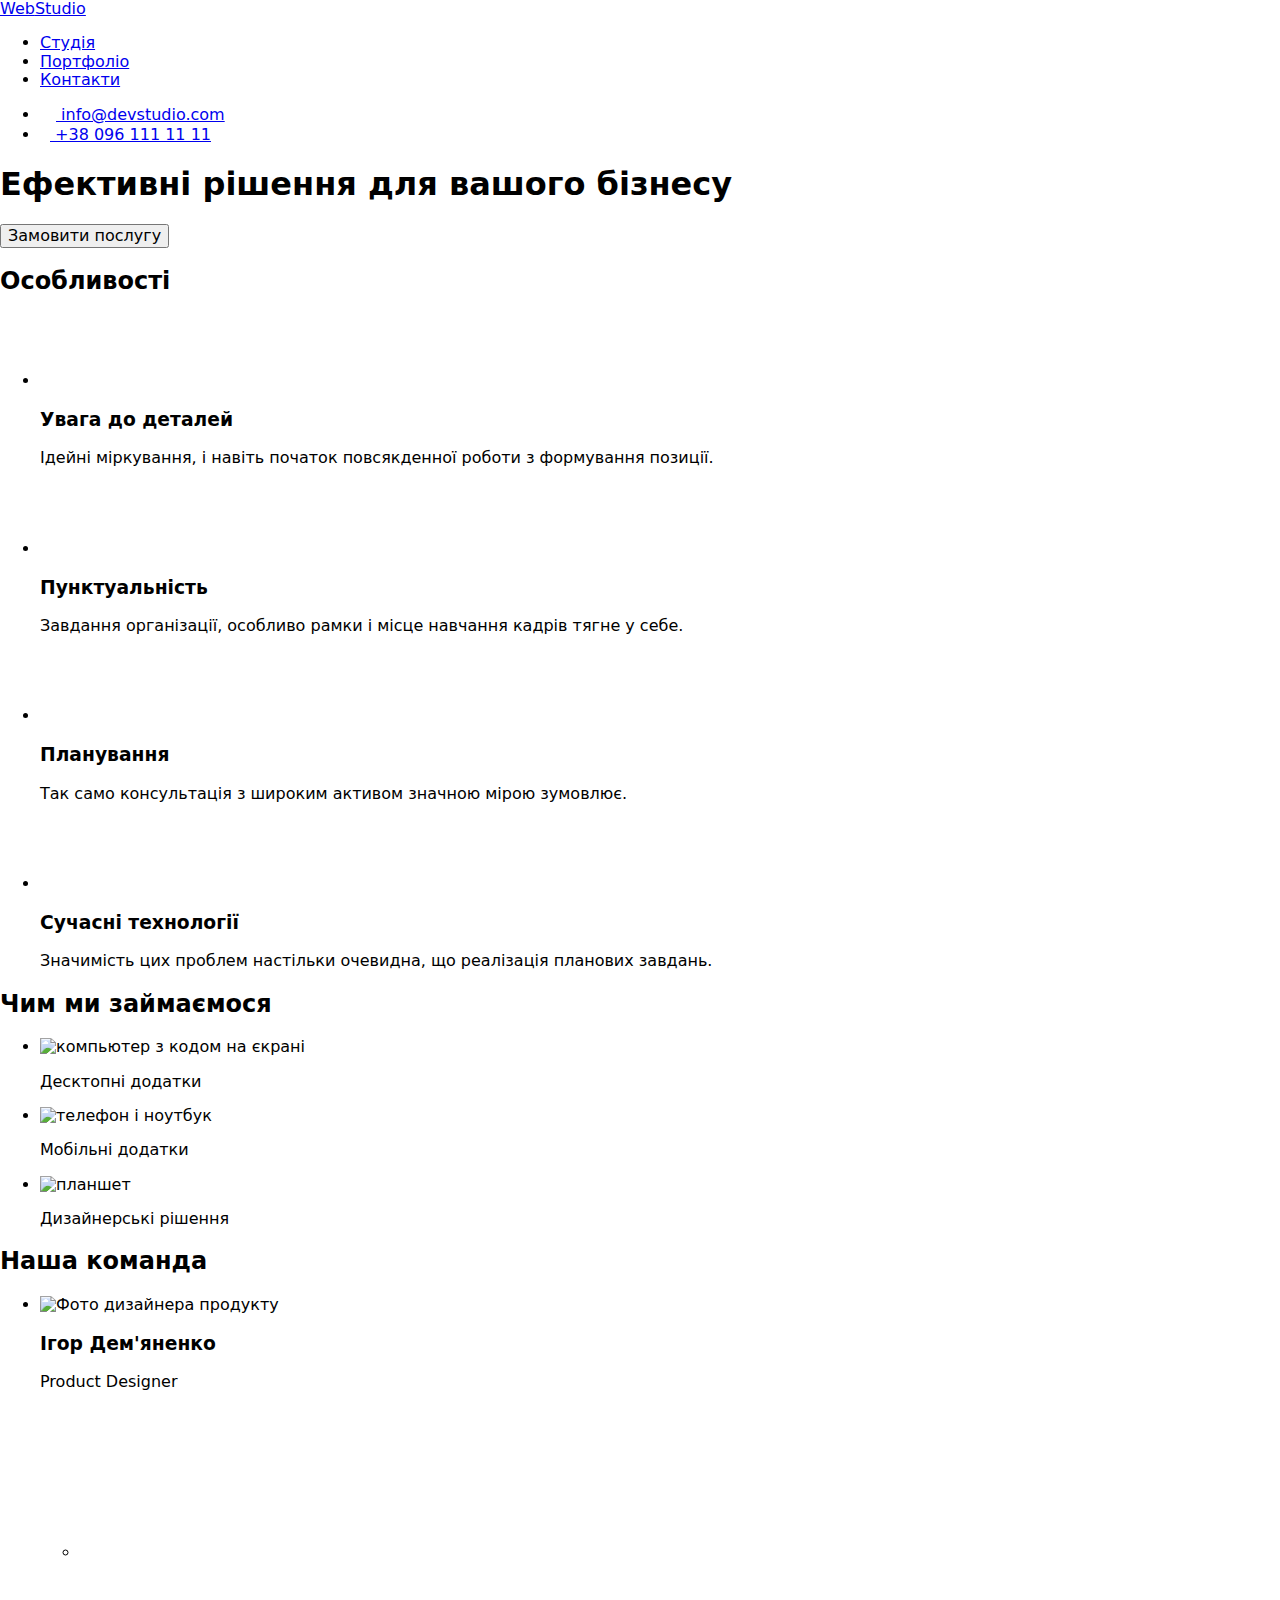
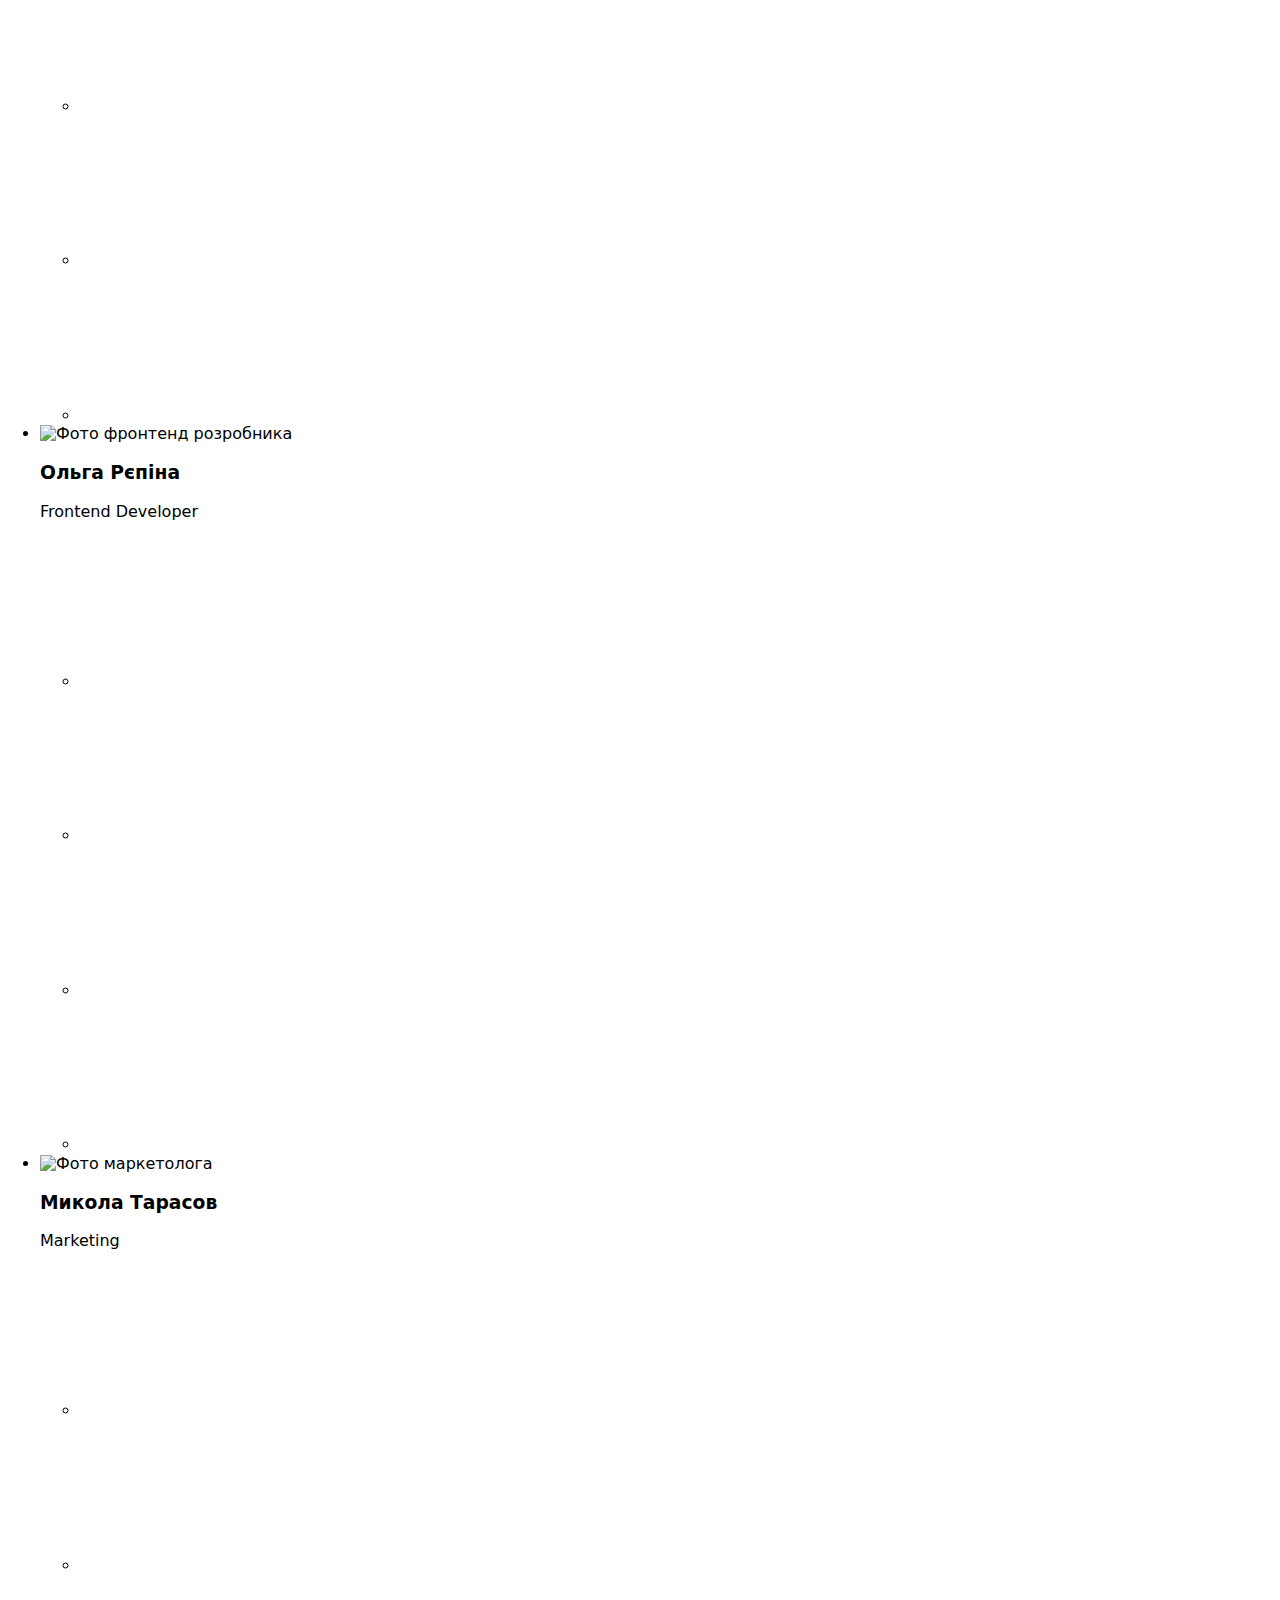
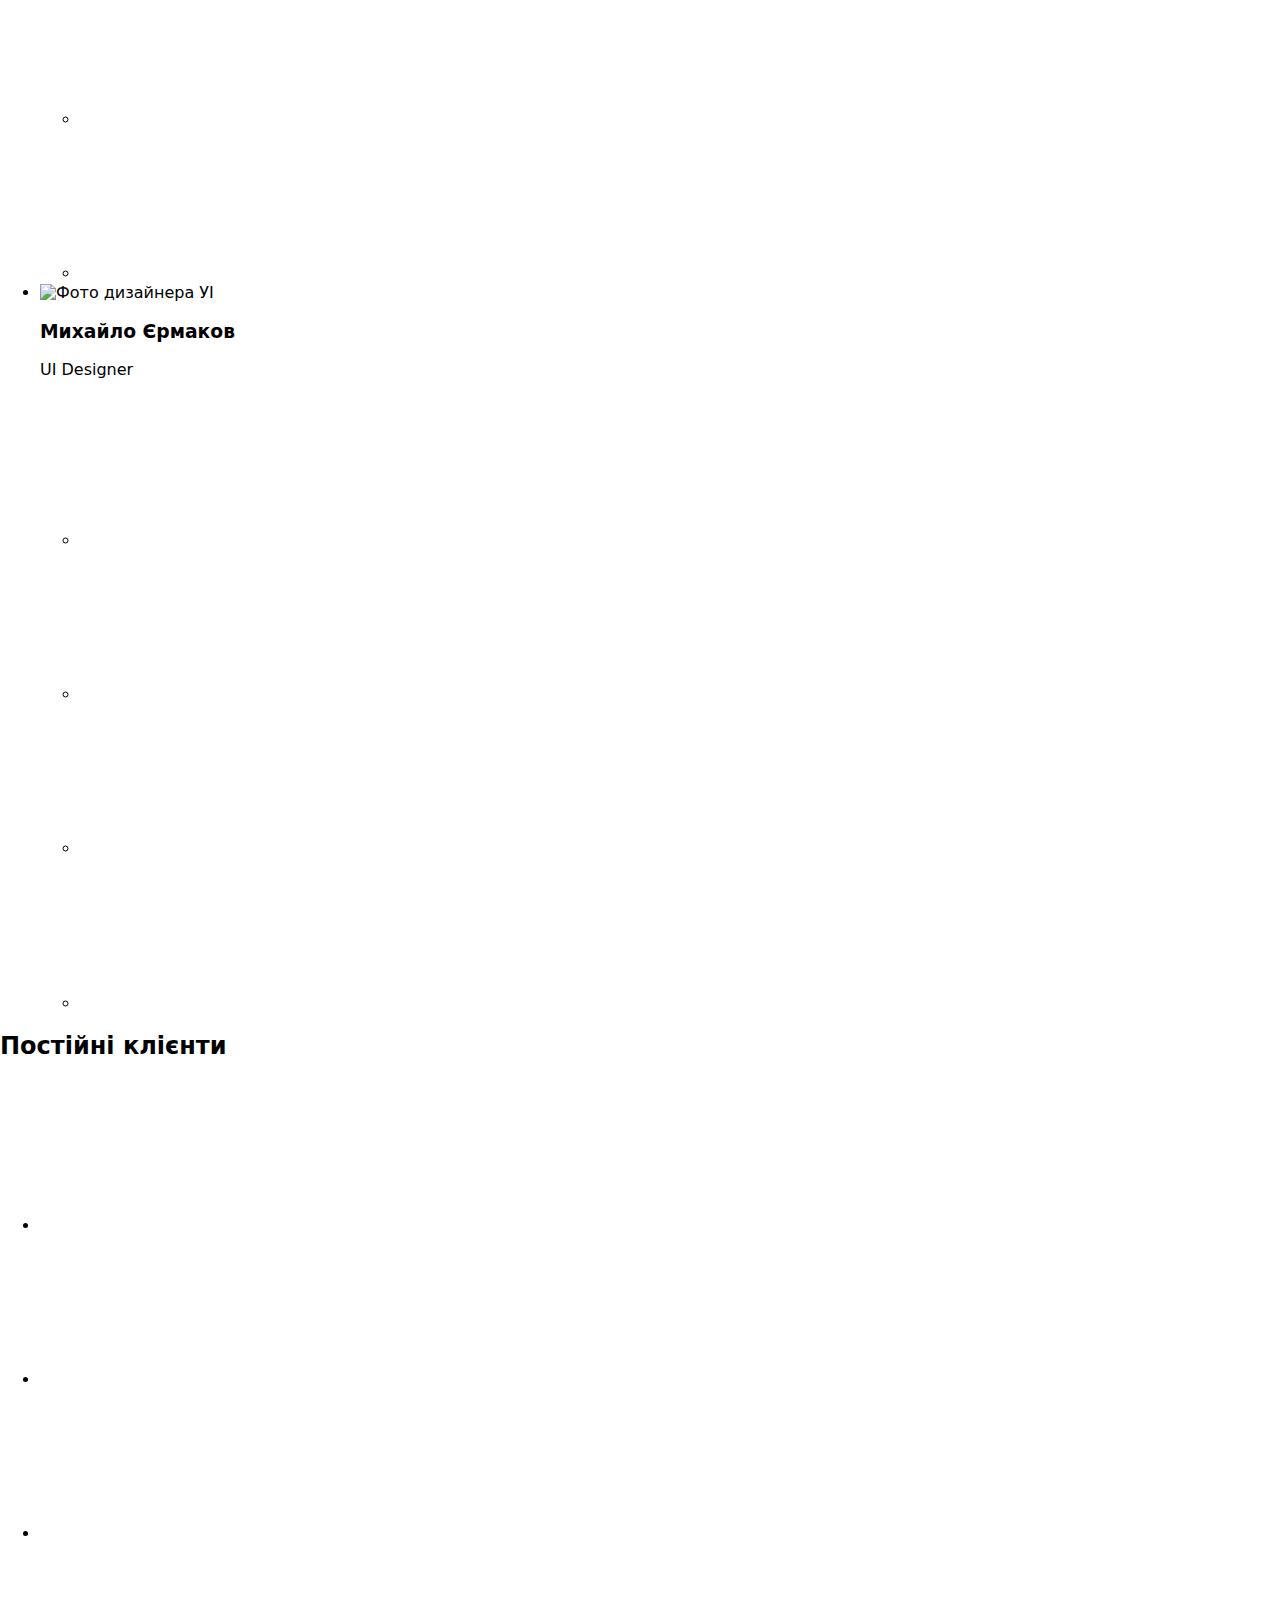
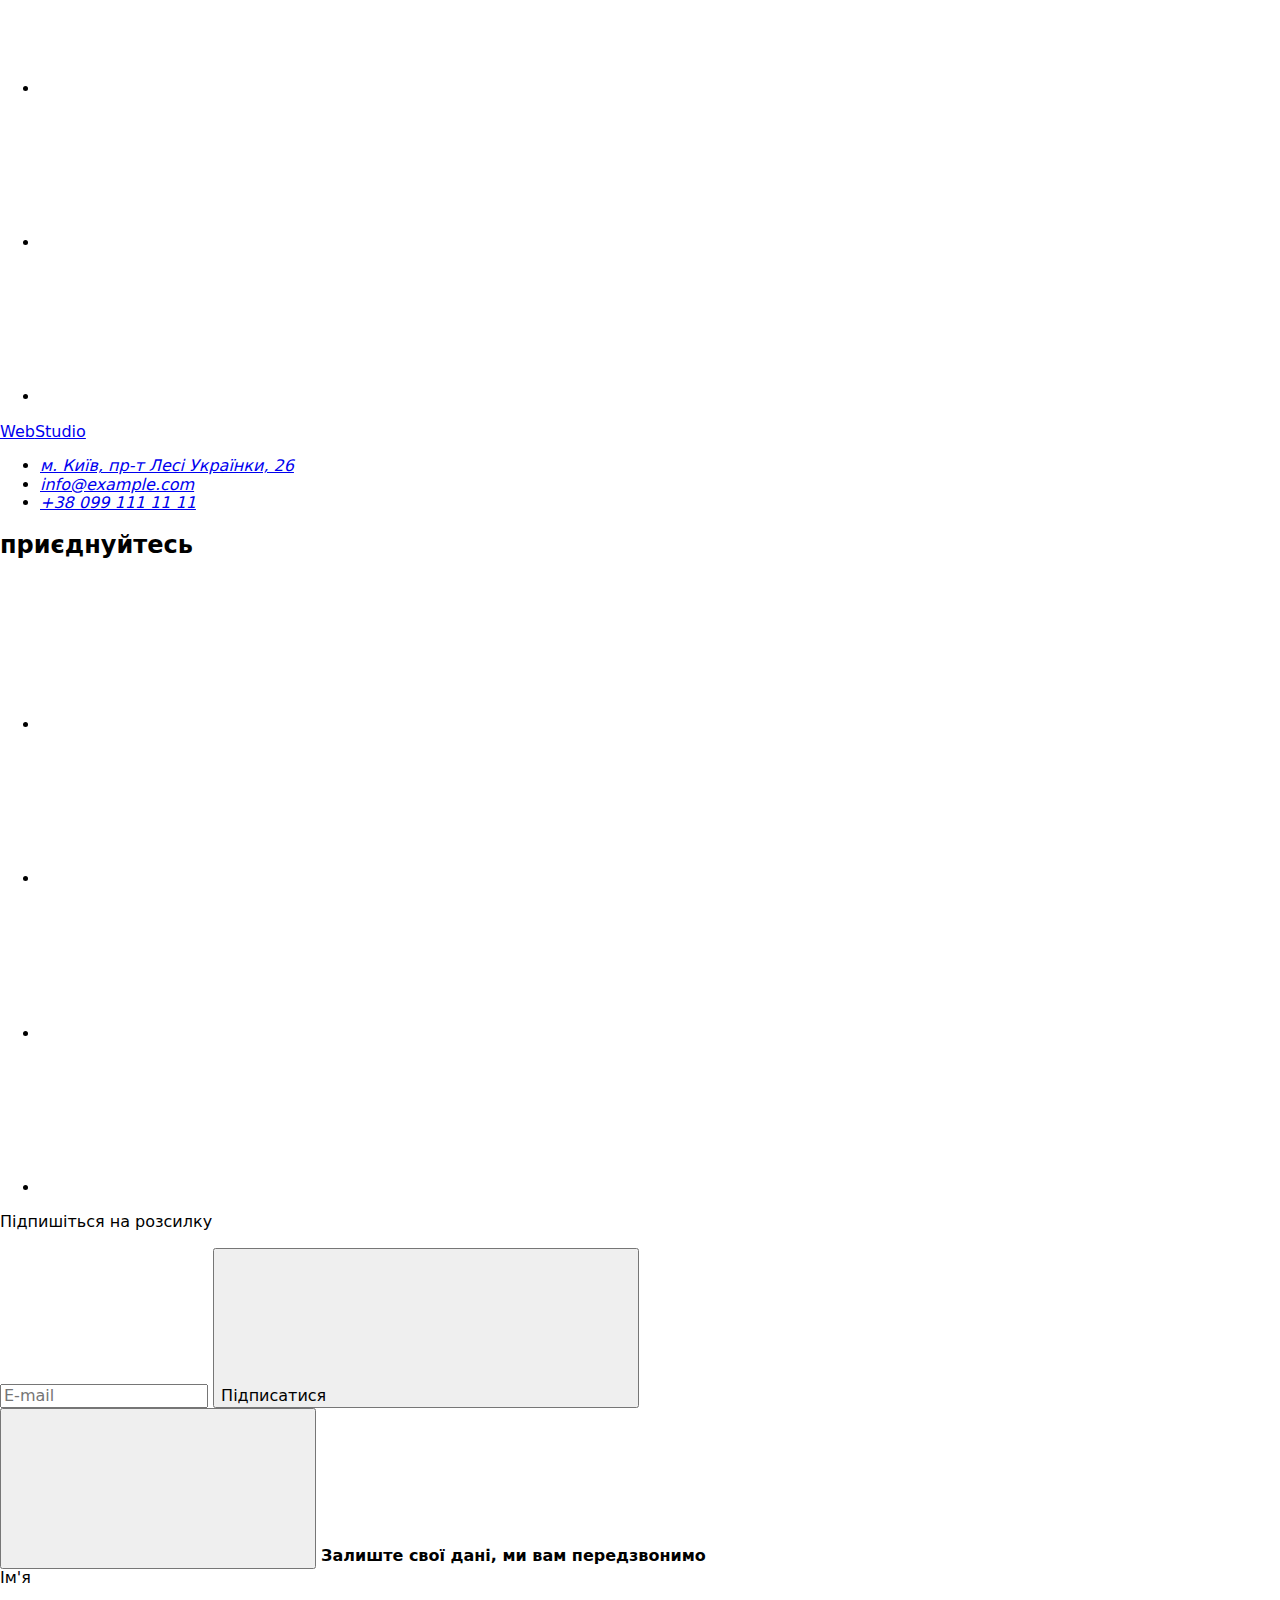
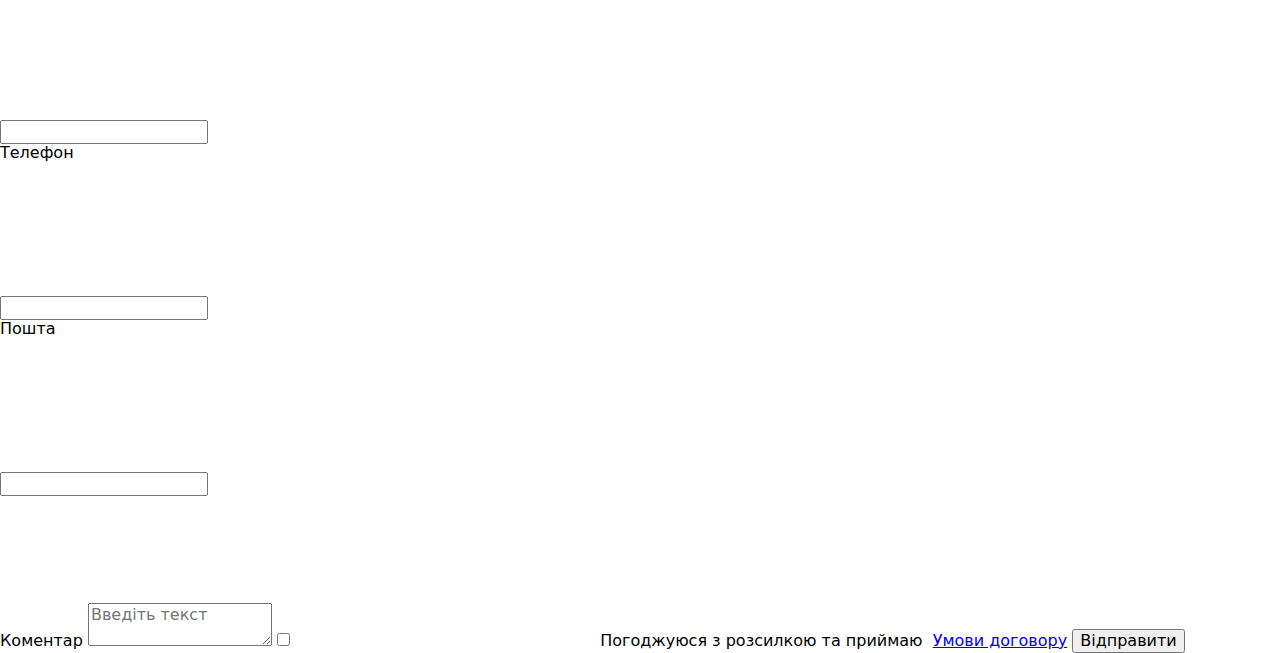
==== index.html @ 3b048875 "Add files via upload" ====
<!DOCTYPE html>
<html lang="uk">
<head>
    <meta charset="UTF-8">
    <meta http-equiv="X-UA-Compatible" content="IE=edge">
    <meta name="viewport" content="width=device-width, initial-scale=1.0">
    <title>Web-studio (Version 2.1)</title>
    <link rel="preconnect" href="https://fonts.googleapis.com">
    <link rel="preconnect" href="https://fonts.gstatic.com" crossorigin>
    <link href="https://fonts.googleapis.com/css2?family=Raleway:wght@700&family=Roboto:wght@400;500;700;900&display=swap" rel="stylesheet">
    <link rel="stylesheet" href="https://cdn.jsdelivr.net/npm/modern-normalize@1.1.0/modern-normalize.min.css">
    <link rel="stylesheet" href="./css/styles.css">
</head>
<body>
    <header class="header-studio">
        <div class="container main-nav">
            <nav class="page-nav">
            <a href="./index.html" class="logo-link logo-header" lang="en">
                <span class="logo-span">Web</span>Studio
            </a>
            <ul class="site-nav list">
                <li class="list-link"> <a href="./index.html" class="link current">Студія</a> </li>
                <li class="list-link"> <a href="./portfolio.html" class="link">Портфоліо</a> </li>
                <li class="list-link"> <a href="#" class="link">Контакти</a> </li>
            </ul>
            </nav>
            <ul class="site-nav list">
                <li class="list-link">
                    <a href="mailo:info@devstudio.com" class="link list-nav">
                        <svg width="16" height="12">
                        <use href="./images/icons.svg#icon-envelope" aria-label="іконка конвертик"></use>
                    </svg>
                    info@devstudio.com
                    </a>
                </li>
                <li class="list-link">
                    <a href="tel:+380961111111" class="link list-nav">
                        <svg width="10" height="16">
                        <use href="./images/icons.svg#icon-smartphone" aria-label="іконка смартфон"></use>
                    </svg> +38 096 111 11 11
                    </a>
                </li>
            </ul>
        </div>
     
    </header>
    <main>
        <section class="hero">
            <div class="container">    
            <h1 class="title">Ефективні рішення для вашого бізнесу</h1>
            <button type="button" class="title-button" data-modal-open>Замовити послугу</button>
        </div>    
        </section>
        <!-- Особливості (заголовок відсутній на макеті,схований в css -селектор .visually-hidden) -->
        <section class="section">
            <div class="container">
            <h2 class="section-title visually-hidden">Особливості</h2>
            <ul class="list list-do">
                <li class="list-feature"> 
                    <div class="featuare-icon">
                    <svg class="fetuare-list-icon" width="70" height="70">
                        <use href="./images/icons.svg#icon-antenna" aria-label="іконка антена"></use>
                    </svg>
                    </div>
                    <h3 class="list-title">Увага до деталей</h3>
                    <p class="list-text">
                        Ідейні міркування, і навіть початок повсякденної роботи з формування позиції.
                    </p>
                </li>
                <li class="list-feature">
                    <div class="featuare-icon">
                    <svg class="fetuare-list-icon" width="70" height="70">
                        <use href="./images/icons.svg#icon-clock" aria-label="іконка часи"></use>
                    </svg>
                    </div>
                    <h3 class="list-title">Пунктуальність</h3>
                    <p class="list-text">
                        Завдання організації, особливо рамки і місце навчання кадрів тягне у себе.
                    </p>
                </li>
                <li class="list-feature">
                    <div class="featuare-icon">
                    <svg class="fetuare-list-icon" width="70" height="70">
                        <use href="./images/icons.svg#icon-diagram" aria-label="іконка антена"></use>
                    </svg>
                    </div>
                    <h3 class="list-title">Планування</h3>
                    <p class="list-text">
                        Так само консультація з широким активом значною мірою зумовлює.
                    </p>
                </li>
                <li class="list-feature">
                    <div class="featuare-icon">
                    <svg class="fetuare-list-icon" width="70" height="70">
                        <use href="./images/icons.svg#icon-astronaut" aria-label="іконка астронавт"></use>
                    </svg>
                    </div>
                    <h3 class="list-title">Сучасні технології</h3>
                    <p class="list-text">
                        Значимість цих проблем настільки очевидна, що реалізація планових завдань.
                    </p>
                </li>
            </ul>
            </div>
        </section>
        <!-- Чим займаємося -->
        <section class="section section-do">
            <div class="container">
            <h2 class="section-title">Чим ми займаємося</h2>
            <ul class="list list-do">
                <li class="list-photo">
                    <img src="./images/imgbox1.jpg" alt="компьютер з кодом на єкрані" width="370">
                    <div class="list-box">
                        <p class="list-box-text">Десктопні додатки</p>
                    </div>
                </li>
                <li class="list-photo">
                    <img src="./images/box2.jpg" alt="телефон і ноутбук" width="370">
                    <div class="list-box">
                        <p class="list-box-text">Мобільні додатки</p>
                    </div>
                </li>
                <li class="list-photo">
                    <img src="./images/box3.jpg" alt="планшет" width="370">
                    <div class="list-box">
                        <p class="list-box-text">Дизайнерські рішення</p>
                    </div>
                </li>
            </ul>
            </div>
        </section>
        <!-- Наша команда -->
        <section class="section section-team">
            <div class="container">
            <h2 class="section-title">Наша команда</h2>
            <ul class="list list-do">
                <li class="list-team">
                        <img src="./images/demjanenko.jpg" alt="Фото дизайнера продукту" width="270">
                        <div class="list-name">
                            <h3 class="list-title-team">Ігор Дем'яненко</h3>
                             <p class="list-text-team" lang="en">Product Designer</p>
                             <ul class="social-list list">
                                <li class="social-list-item">
                                    <a href="#" class="social-list-link">
                                        <svg>
                                            <use href="./images/icons.svg#icon-instagram" aria-label="іконка інстаграма"></use>
                                        </svg>
                                    </a>
                                </li>
                                <li class="social-list-item">
                                    <a href="#" class="social-list-link">
                                        <svg>
                                            <use href="./images/icons.svg#icon-twiter" aria-label="іконка твітера"></use>
                                        </svg>
                                    </a>    
                                </li>
                                <li class="social-list-item">
                                    <a href="#" class="social-list-link">
                                        <svg>
                                            <use href="./images/icons.svg#icon-facebook" aria-label="іконка фейсбука"></use>
                                        </svg>
                                    </a>    
                                </li>
                                <li class="social-list-item">
                                    <a href="#" class="social-list-link">
                                        <svg>
                                            <use href="./images/icons.svg#icon-linkedin" aria-label="іконка линкедіна"></use>
                                        </svg>
                                    </a>    
                                </li>
                             </ul>
                        </div>
                </li>
                <li class="list-team">
                        <img src="./images/repina.jpg" alt="Фото фронтенд розробника" width="270">
                        <div class="list-name">
                            <h3 class="list-title-team">Ольга Рєпіна</h3>
                            <p class="list-text-team" lang="en">Frontend Developer</p>
                            <ul class="social-list list">
                                <li class="social-list-item">
                                    <a href="#" class="social-list-link">
                                        <svg class="social-icon">
                                            <use href="./images/icons.svg#icon-instagram"></use>
                                        </svg>
                                    </a>
                                </li>
                                <li class="social-list-item">
                                    <a href="#" class="social-list-link">
                                        <svg class="social-icon">
                                            <use href="./images/icons.svg#icon-twiter"></use>
                                        </svg>
                                    </a>    
                                </li>
                                <li class="social-list-item">
                                    <a href="#" class="social-list-link">
                                        <svg class="social-icon">
                                            <use href="./images/icons.svg#icon-facebook"></use>
                                        </svg>
                                    </a>    
                                </li>
                                <li class="social-list-item">
                                    <a href="#" class="social-list-link">
                                        <svg class="social-icon">
                                            <use href="./images/icons.svg#icon-linkedin"></use>
                                        </svg>
                                    </a>    
                                </li>
                             </ul>
                        </div>
                </li>
                <li class="list-team">
                        <img src="./images/tarasov.jpg" alt="Фото маркетолога" width="270">
                        <div class="list-name">
                            <h3 class="list-title-team">Микола Тарасов</h3>
                            <p class="list-text-team" lang="en">Marketing</p>
                             <ul class="social-list list">
                                <li class="social-list-item">
                                    <a href="#" class="social-list-link">
                                        <svg class="social-icon">
                                            <use href="./images/icons.svg#icon-instagram"></use>
                                        </svg>
                                    </a>
                                </li>
                                <li class="social-list-item">
                                    <a href="#" class="social-list-link">
                                        <svg class="social-icon">
                                            <use href="./images/icons.svg#icon-twiter"></use>
                                        </svg>
                                    </a>    
                                </li>
                                <li class="social-list-item">
                                    <a href="#" class="social-list-link">
                                        <svg class="social-icon">
                                            <use href="./images/icons.svg#icon-facebook"></use>
                                        </svg>
                                    </a>    
                                </li>
                                <li class="social-list-item">
                                    <a href="#" class="social-list-link">
                                        <svg class="social-icon">
                                            <use href="./images/icons.svg#icon-linkedin"></use>
                                        </svg>
                                    </a>    
                                </li>
                             </ul>                            
                        </div>
                </li>
                <li class="list-team">
                        <img src="./images/ermakov.jpg" alt="Фото дизайнера УІ" width="270">
                        <div class="list-name">
                            <h3 class="list-title-team">Михайло Єрмаков</h3>
                            <p class="list-text-team" lang="en">UI Designer</p>
                             <ul class="social-list list">
                                <li class="social-list-item">
                                    <a href="#" class="social-list-link">
                                        <svg class="social-icon">
                                            <use href="./images/icons.svg#icon-instagram"></use>
                                        </svg>
                                    </a>
                                </li>
                                <li class="social-list-item">
                                    <a href="#" class="social-list-link">
                                        <svg class="social-icon">
                                            <use href="./images/icons.svg#icon-twiter"></use>
                                        </svg>
                                    </a>    
                                </li>
                                <li class="social-list-item">
                                    <a href="#" class="social-list-link">
                                        <svg class="social-icon">
                                            <use href="./images/icons.svg#icon-facebook"></use>
                                        </svg>
                                    </a>    
                                </li>
                                <li class="social-list-item">
                                    <a href="#" class="social-list-link">
                                        <svg class="social-icon">
                                            <use href="./images/icons.svg#icon-linkedin"></use>
                                        </svg>
                                    </a>    
                                </li>
                             </ul>                            
                        </div>
                </li>
            </ul>
            </div>
        </section>
        <!-- Постійні кліенти -->
        <section class="section">
            <div class="container">
                <h2 class="section-title">Постійні клієнти</h2>
                <ul class="list list-do">
                    <li class="list-client-icon">
                        <a href="#" class="link-icon-client">
                            <svg class="client-ikon">
                                <use href="./images/icons.svg#icon-client1" aria-label="іконка кліента"></use>
                            </svg>
                        </a>
                    </li>
                    <li class="list-client-icon">
                        <a href="#" class="link-icon-client">
                            <svg class="client-ikon">
                                <use href="./images/icons.svg#icon-client2" aria-label="іконка кліента"></use>
                            </svg>
                        </a>
                    </li>
                    <li class="list-client-icon">
                        <a href="#" class="link-icon-client">
                            <svg class="client-ikon">
                                <use href="./images/icons.svg#icon-client3" aria-label="іконка кліента"></use>
                            </svg>
                        </a>
                    </li>
                    <li class="list-client-icon">
                        <a href="#" class="link-icon-client">
                            <svg class="client-ikon">
                                <use href="./images/icons.svg#icon-client4" aria-label="іконка кліента"></use>
                            </svg>
                        </a>
                    </li>
                    <li class="list-client-icon">
                        <a href="#" class="link-icon-client">
                            <svg class="client-ikon">
                                <use href="./images/icons.svg#icon-client5" aria-label="іконка кліента"></use>
                            </svg>
                        </a>
                    </li>
                    <li class="list-client-icon">
                        <a href="#" class="link-icon-client">
                            <svg class="client-ikon">
                                <use href="./images/icons.svg#icon-client6" aria-label="іконка кліента"></use>
                            </svg>
                        </a>
                    </li>
                </ul>
            </div>
        </section>
        
    </main>
    <footer class="footer">
        <div class="container content-footer">
                <div>
                    <a href="./index.html" class="logo-link logo-footer" lang="en">
                        <span class="logo-text"><span class="logo-span">Web</span>Studio</span>
                    </a>
                    <address>
                        <ul class="list">
                            <li class="list-link-footer">
                                <a href="https://goo.gl/maps/eBPXnMXbjHiN4jMv5" target="_blank" rel="noopener noreferrer nofollow" class="link-address mail-address">
                                м. Київ, пр-т Лесі Українки, 26</a>
                                
                            </li>
                            <li class="list-link-footer">
                                <a href="mailto:info@example.com" class="link-address link-address-active">info@example.com</a> 
                            </li>
                            <li class="list-link-footer">
                                <a href="tel:+380991111111" class="link-address link-address-active">+38 099 111 11 11</a>
                            </li>
                        </ul>                                                    
                    </address>
                </div>
                <div>
                    <h2 class="social-net-title">приєднуйтесь</h2>
                    <ul class="social-list-footer list">
                    <li class="social-list-item">
                        <a href="#" class="social-link-footer">
                            <svg class="social-icon-footer">
                                <use href="./images/icons.svg#icon-instagram"></use>
                            </svg>
                        </a>
                    </li>
                    <li class="social-list-item">
                        <a href="#" class="social-link-footer">
                            <svg class="social-icon-footer">
                                <use href="./images/icons.svg#icon-twiter"></use>
                            </svg>
                        </a>    
                    </li>
                    <li class="social-list-item">
                        <a href="#" class="social-link-footer">
                            <svg class="social-icon-footer">
                                <use href="./images/icons.svg#icon-facebook"></use>
                            </svg>
                        </a>    
                    </li>
                    <li class="social-list-item">
                        <a href="#" class="social-link-footer">
                            <svg class="social-icon-footer">
                                <use href="./images/icons.svg#icon-linkedin"></use>
                            </svg>
                        </a>    
                    </li>
                    </ul>                            
                </div>
                <form class="form-footer">
                    <p class="form-footer-text">Підпишіться на розсилку</p>
                    <div class="wrapper-form-footer">
                    <label class="label-footer">
                    <input type="email" name="f-email" class="input-footer" placeholder="E-mail">
                    </label>
                    <button type="submit" class="form-footer-button">Підписатися
                        <svg class="icon-button-footer">
                        <use href="./images/icons.svg#icon-icon-send"></use>
                        </svg>
                    </button>
                    </div>
                </form>
        </div> 
    </footer>
    <div class="backdrop is-hidden" data-modal>
    <!-- <div class="backdrop" data-modal> -->
        <div class="modal">
            <button type="button" class="button-modal-close" data-modal-close>
                <svg class="icon-close">
                    <use href="./images/icons.svg#icon-close-black" aria-label="кнопка хрестик"></use>
                </svg>
            </button>
            <b class="form-modal-title">Залиште свої дані, ми вам передзвонимо</b>
            <form name="form-modal" class="form-field">
                <label class="form-label">
                    <span class="text-label">Ім'я</span> 
                    <div class="form-input">
                        <input type="text" name="input-name" class="form-modal-input"/>
                        <svg class="icon-input">
                            <use href="./images/icons.svg#icon-person-black"></use>
                        </svg>
                    </div>
                </label>
                <label class="form-label">
                    <span class="text-label">Телефон</span> 
                    <div class="form-input">
                        <input type="tel" name="input-tel" class="form-modal-input" required/>
                        <svg class="icon-input">
                            <use href="./images/icons.svg#icon-phone-black"></use>
                        </svg>
                    </div>
                </label>
                <label class="form-label">
                    <span class="text-label">Пошта</span>
                    <div class="form-input"> 
                        <input type="email" name="input-mail" class="form-modal-input"/>
                        <svg class="icon-input">
                                <use href="./images/icons.svg#icon-email-black"></use>
                        </svg>
                    </div>
                </label>
                <label class="form-label">
                    <span class="text-label">Коментар</span> 
                    <textarea name="comment" placeholder="Введіть текст" class="form-modal-textarea"></textarea>
                </label>
                <label class="form-label label-check">
                    <input type="checkbox" name="form-check" class="form-modal-check" required/>
                    <svg class="icon-checkbox">
                        <use href="./images/icons.svg#icon-icon-check"></use>
                    </svg>
                    Погоджуюся з розсилкою та приймаю&nbsp;
                    <a href="#" class="link-check">Умови договору</a>
                </label>
                <button type="submit" class="form-modal-button">Відправити</button>
            </form>
        </div>
    </div>
<script src="./js/modal.js"></script>    
</body>
</html>
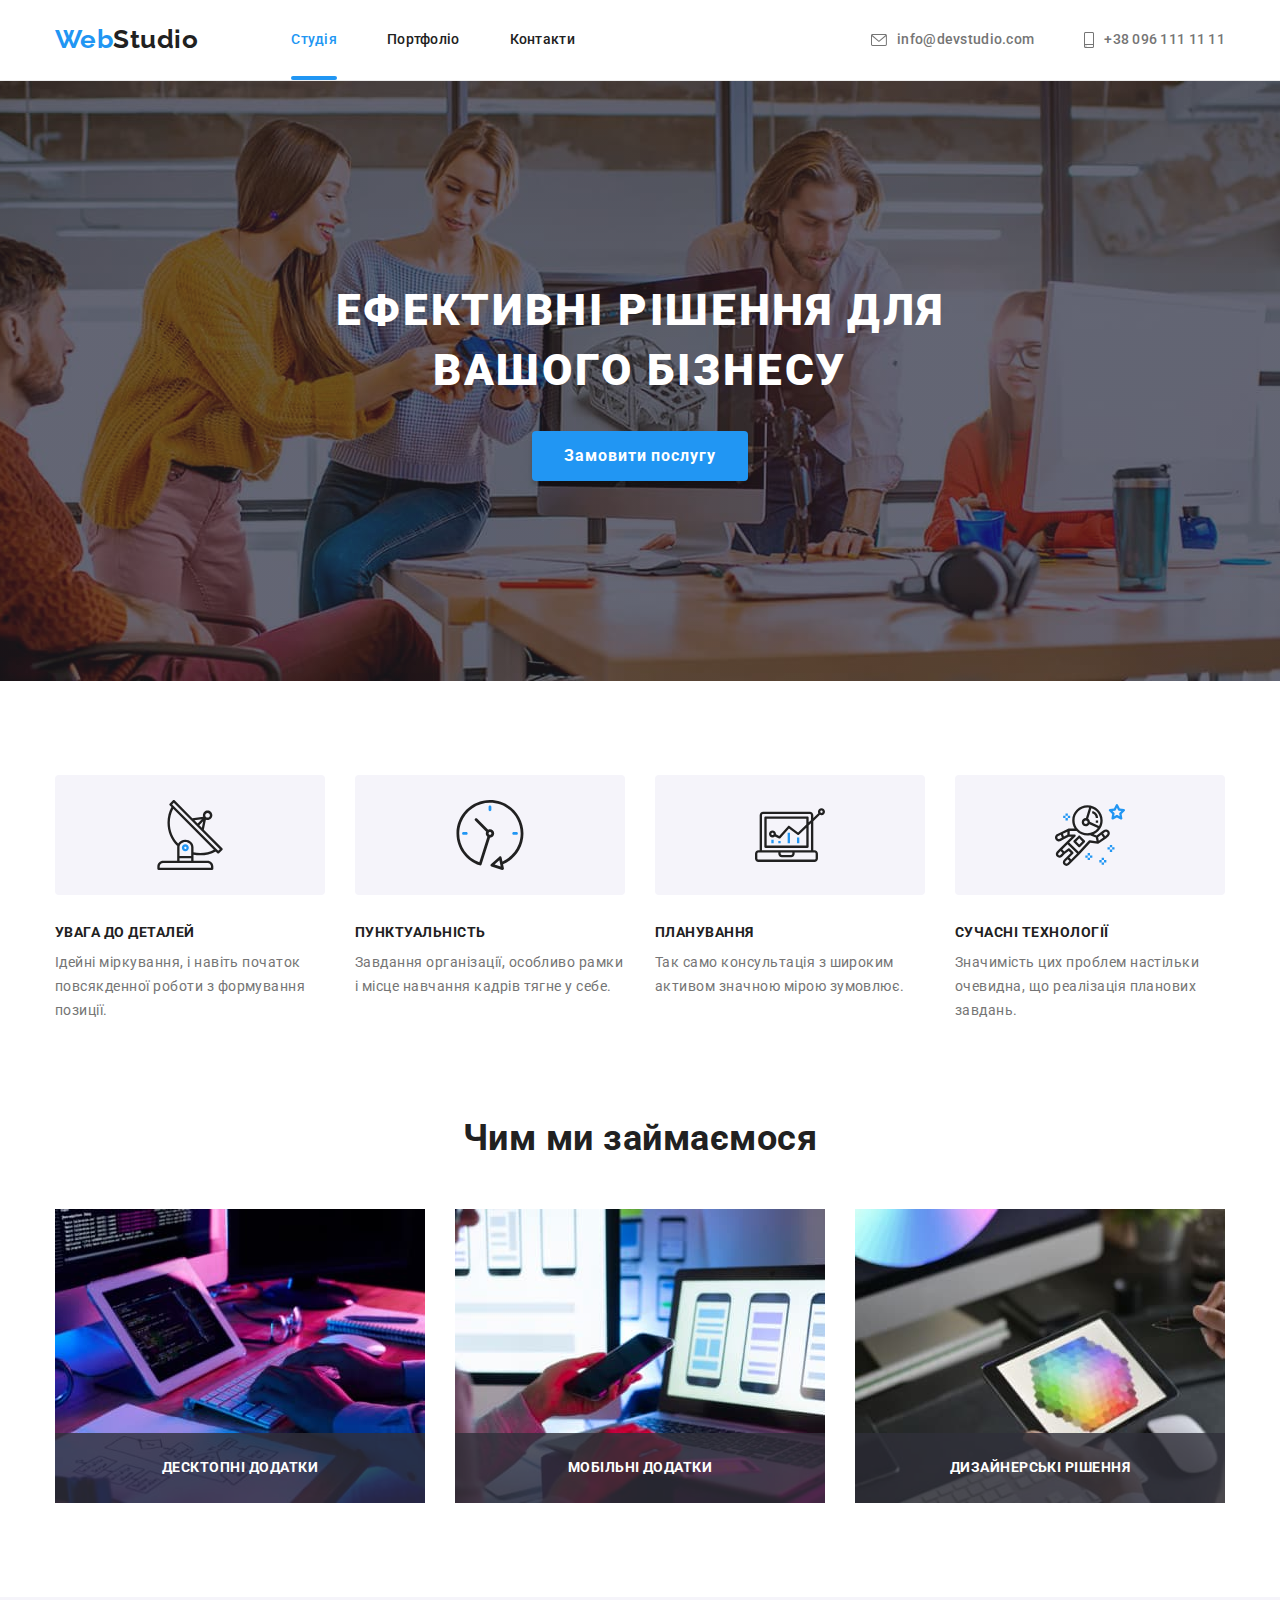
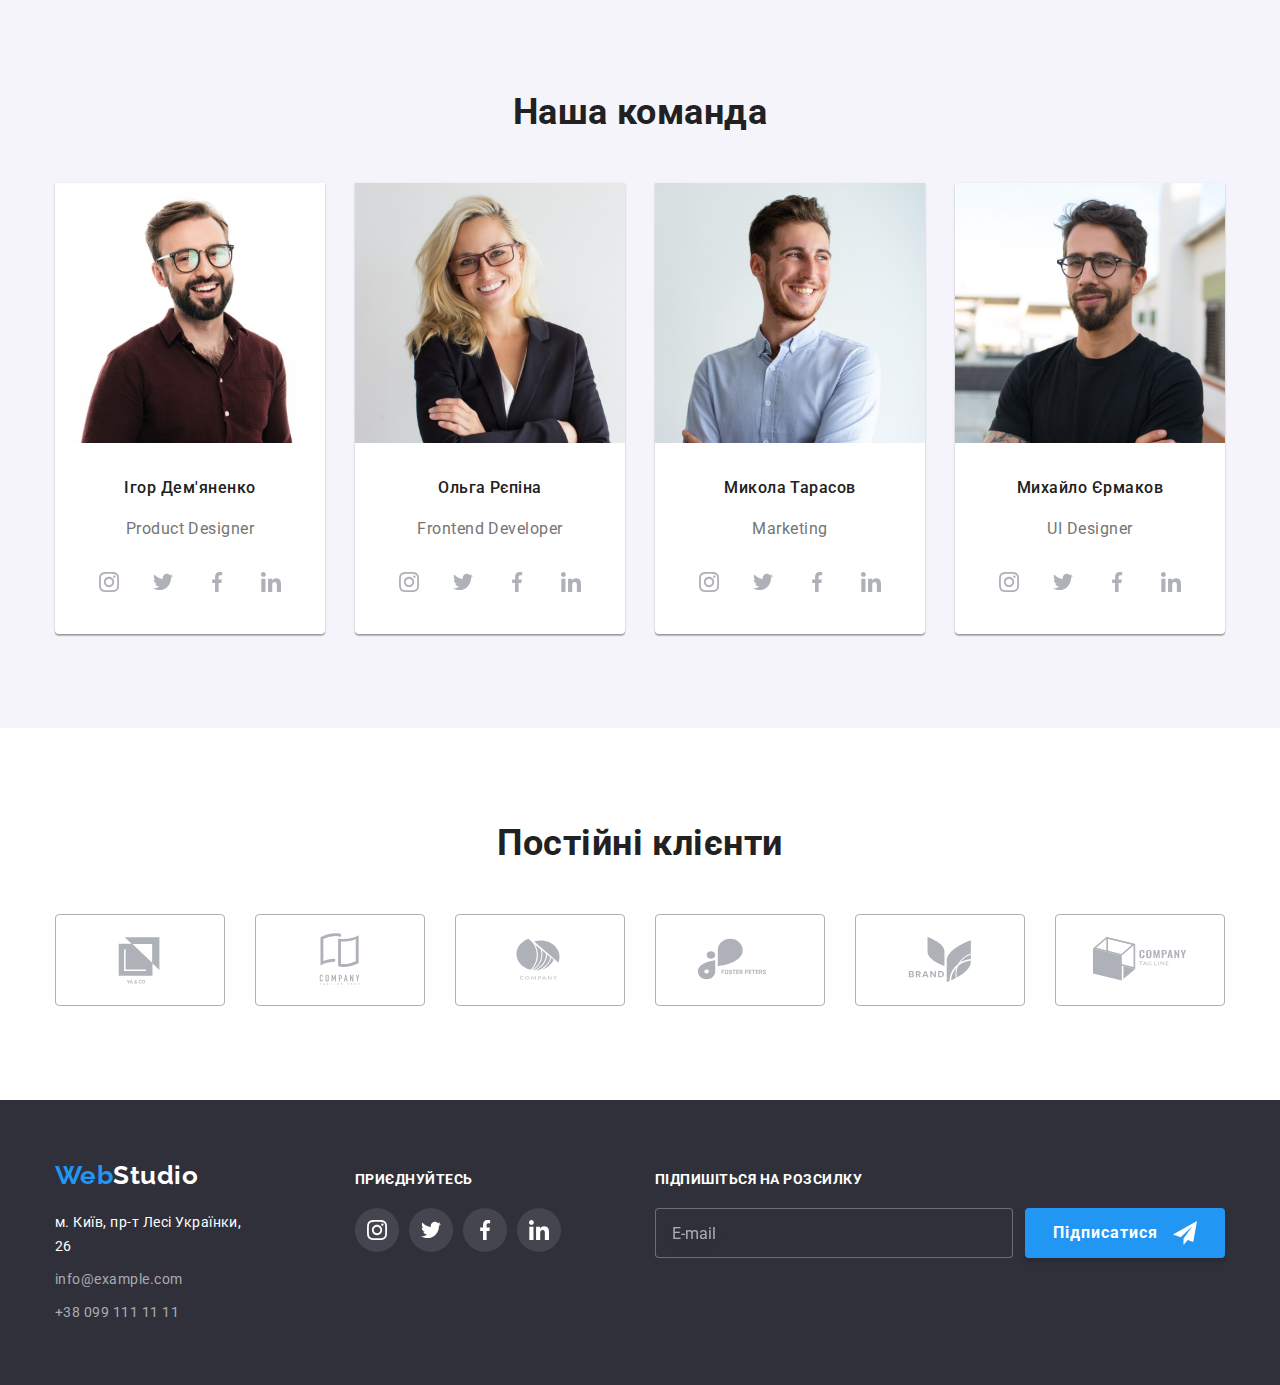
==== commit ab58c57b: "17_09" ====
--- a/index.html
+++ b/index.html
@@ -9,32 +9,33 @@
     <link rel="preconnect" href="https://fonts.gstatic.com" crossorigin>
     <link href="https://fonts.googleapis.com/css2?family=Raleway:wght@700&family=Roboto:wght@400;500;700;900&display=swap" rel="stylesheet">
     <link rel="stylesheet" href="https://cdn.jsdelivr.net/npm/modern-normalize@1.1.0/modern-normalize.min.css">
+    <link rel="stylesheet" href="./css/main.min.css">
     <link rel="stylesheet" href="./css/styles.css">
 </head>
 <body>
-    <header class="header-studio">
-        <div class="container main-nav">
-            <nav class="page-nav">
-            <a href="./index.html" class="logo-link logo-header" lang="en">
-                <span class="logo-span">Web</span>Studio
+    <header class="header">
+        <div class="container container__header">
+            <nav class="header__page-nav">
+            <a href="./index.html" class="logo logo_header" lang="en">
+                <span class="logo__span">Web</span>Studio
             </a>
-            <ul class="site-nav list">
-                <li class="list-link"> <a href="./index.html" class="link current">Студія</a> </li>
-                <li class="list-link"> <a href="./portfolio.html" class="link">Портфоліо</a> </li>
-                <li class="list-link"> <a href="#" class="link">Контакти</a> </li>
+            <ul class="header__site-nav list">
+                <li class="header__list-link"> <a href="./index.html" class="header__link header__link_current">Студія</a> </li>
+                <li class="header__list-link"> <a href="./portfolio.html" class="header__link">Портфоліо</a> </li>
+                <li class="header__list-link"> <a href="#" class="header__link">Контакти</a> </li>
             </ul>
             </nav>
-            <ul class="site-nav list">
-                <li class="list-link">
-                    <a href="mailo:info@devstudio.com" class="link list-nav">
+            <ul class="header__site-nav list">
+                <li class="header__list-link">
+                    <a href="mailo:info@devstudio.com" class="header__link header__list-nav">
                         <svg width="16" height="12">
                         <use href="./images/icons.svg#icon-envelope" aria-label="іконка конвертик"></use>
                     </svg>
                     info@devstudio.com
                     </a>
                 </li>
-                <li class="list-link">
-                    <a href="tel:+380961111111" class="link list-nav">
+                <li class="header__list-link">
+                    <a href="tel:+380961111111" class="header__link header__list-nav">
                         <svg width="10" height="16">
                         <use href="./images/icons.svg#icon-smartphone" aria-label="іконка смартфон"></use>
                     </svg> +38 096 111 11 11
@@ -47,56 +48,56 @@
     <main>
         <section class="hero">
             <div class="container">    
-            <h1 class="title">Ефективні рішення для вашого бізнесу</h1>
-            <button type="button" class="title-button" data-modal-open>Замовити послугу</button>
+            <h1 class="hero__title">Ефективні рішення для вашого бізнесу</h1>
+            <button type="button" class="button" data-modal-open>Замовити послугу</button>
         </div>    
         </section>
         <!-- Особливості (заголовок відсутній на макеті,схований в css -селектор .visually-hidden) -->
         <section class="section">
             <div class="container">
-            <h2 class="section-title visually-hidden">Особливості</h2>
-            <ul class="list list-do">
-                <li class="list-feature"> 
-                    <div class="featuare-icon">
-                    <svg class="fetuare-list-icon" width="70" height="70">
+            <h2 class="section__title visually-hidden">Особливості</h2>
+            <ul class="list list_do">
+                <li class="section__feature"> 
+                    <div class="section__featuare-icon">
+                    <svg class="section__fetuare-list-icon" width="70" height="70">
                         <use href="./images/icons.svg#icon-antenna" aria-label="іконка антена"></use>
                     </svg>
                     </div>
-                    <h3 class="list-title">Увага до деталей</h3>
-                    <p class="list-text">
+                    <h3 class="section__fetuare-list-title">Увага до деталей</h3>
+                    <p class="section__fetuare-list-text">
                         Ідейні міркування, і навіть початок повсякденної роботи з формування позиції.
                     </p>
                 </li>
-                <li class="list-feature">
-                    <div class="featuare-icon">
-                    <svg class="fetuare-list-icon" width="70" height="70">
+                <li class="section__feature">
+                    <div class="section__featuare-icon">
+                    <svg class="section__fetuare-list-icon" width="70" height="70">
                         <use href="./images/icons.svg#icon-clock" aria-label="іконка часи"></use>
                     </svg>
                     </div>
-                    <h3 class="list-title">Пунктуальність</h3>
-                    <p class="list-text">
+                    <h3 class="section__fetuare-list-title">Пунктуальність</h3>
+                    <p class="section__fetuare-list-text">
                         Завдання організації, особливо рамки і місце навчання кадрів тягне у себе.
                     </p>
                 </li>
-                <li class="list-feature">
-                    <div class="featuare-icon">
-                    <svg class="fetuare-list-icon" width="70" height="70">
+                <li class="section__feature">
+                    <div class="section__featuare-icon">
+                    <svg class="section__fetuare-list-icon" width="70" height="70">
                         <use href="./images/icons.svg#icon-diagram" aria-label="іконка антена"></use>
                     </svg>
                     </div>
-                    <h3 class="list-title">Планування</h3>
-                    <p class="list-text">
+                    <h3 class="section__fetuare-list-title">Планування</h3>
+                    <p class="section__fetuare-list-text">
                         Так само консультація з широким активом значною мірою зумовлює.
                     </p>
                 </li>
-                <li class="list-feature">
-                    <div class="featuare-icon">
-                    <svg class="fetuare-list-icon" width="70" height="70">
+                <li class="section__feature">
+                    <div class="section__featuare-icon">
+                    <svg class="section__fetuare-list-icon" width="70" height="70">
                         <use href="./images/icons.svg#icon-astronaut" aria-label="іконка астронавт"></use>
                     </svg>
                     </div>
-                    <h3 class="list-title">Сучасні технології</h3>
-                    <p class="list-text">
+                    <h3 class="section__fetuare-list-title">Сучасні технології</h3>
+                    <p class="section__fetuare-list-text">
                         Значимість цих проблем настільки очевидна, що реалізація планових завдань.
                     </p>
                 </li>
@@ -104,65 +105,65 @@
             </div>
         </section>
         <!-- Чим займаємося -->
-        <section class="section section-do">
+        <section class="section activity">
             <div class="container">
-            <h2 class="section-title">Чим ми займаємося</h2>
-            <ul class="list list-do">
-                <li class="list-photo">
+            <h2 class="section__title">Чим ми займаємося</h2>
+            <ul class="list list_do">
+                <li class="activity__photo">
                     <img src="./images/imgbox1.jpg" alt="компьютер з кодом на єкрані" width="370">
-                    <div class="list-box">
-                        <p class="list-box-text">Десктопні додатки</p>
-                    </div>
-                </li>
-                <li class="list-photo">
+                    <div class="activity__box">
+                        <p class="activity__text">Десктопні додатки</p>
+                    </div>
+                </li>
+                <li class="activity__photo">
                     <img src="./images/box2.jpg" alt="телефон і ноутбук" width="370">
-                    <div class="list-box">
-                        <p class="list-box-text">Мобільні додатки</p>
-                    </div>
-                </li>
-                <li class="list-photo">
+                    <div class="activity__box">
+                        <p class="activity__text">Мобільні додатки</p>
+                    </div>
+                </li>
+                <li class="activity__photo">
                     <img src="./images/box3.jpg" alt="планшет" width="370">
-                    <div class="list-box">
-                        <p class="list-box-text">Дизайнерські рішення</p>
+                    <div class="activity__box">
+                        <p class="activity__text">Дизайнерські рішення</p>
                     </div>
                 </li>
             </ul>
             </div>
         </section>
         <!-- Наша команда -->
-        <section class="section section-team">
+        <section class="section team">
             <div class="container">
-            <h2 class="section-title">Наша команда</h2>
-            <ul class="list list-do">
-                <li class="list-team">
+            <h2 class="section__title">Наша команда</h2>
+            <ul class="list list_do">
+                <li class="team__list">
                         <img src="./images/demjanenko.jpg" alt="Фото дизайнера продукту" width="270">
-                        <div class="list-name">
-                            <h3 class="list-title-team">Ігор Дем'яненко</h3>
-                             <p class="list-text-team" lang="en">Product Designer</p>
-                             <ul class="social-list list">
-                                <li class="social-list-item">
-                                    <a href="#" class="social-list-link">
+                        <div class="team__list-box">
+                            <h3 class="team__list-title">Ігор Дем'яненко</h3>
+                             <p class="team__list-text" lang="en">Product Designer</p>
+                             <ul class="social-net social-net_mgn list">
+                                <li class="social-net__item">
+                                    <a href="#" class="social-net__link">
                                         <svg>
                                             <use href="./images/icons.svg#icon-instagram" aria-label="іконка інстаграма"></use>
                                         </svg>
                                     </a>
                                 </li>
-                                <li class="social-list-item">
-                                    <a href="#" class="social-list-link">
+                                <li class="social-net__item">
+                                    <a href="#" class="social-net__link">
                                         <svg>
                                             <use href="./images/icons.svg#icon-twiter" aria-label="іконка твітера"></use>
                                         </svg>
                                     </a>    
                                 </li>
-                                <li class="social-list-item">
-                                    <a href="#" class="social-list-link">
+                                <li class="social-net__item">
+                                    <a href="#" class="social-net__link">
                                         <svg>
                                             <use href="./images/icons.svg#icon-facebook" aria-label="іконка фейсбука"></use>
                                         </svg>
                                     </a>    
                                 </li>
-                                <li class="social-list-item">
-                                    <a href="#" class="social-list-link">
+                                <li class="social-net__item">
+                                    <a href="#" class="social-net__link">
                                         <svg>
                                             <use href="./images/icons.svg#icon-linkedin" aria-label="іконка линкедіна"></use>
                                         </svg>
@@ -171,36 +172,36 @@
                              </ul>
                         </div>
                 </li>
-                <li class="list-team">
+                <li class="team__list">
                         <img src="./images/repina.jpg" alt="Фото фронтенд розробника" width="270">
-                        <div class="list-name">
-                            <h3 class="list-title-team">Ольга Рєпіна</h3>
-                            <p class="list-text-team" lang="en">Frontend Developer</p>
-                            <ul class="social-list list">
-                                <li class="social-list-item">
-                                    <a href="#" class="social-list-link">
-                                        <svg class="social-icon">
+                        <div class="team__list-box">
+                            <h3 class="team__list-title">Ольга Рєпіна</h3>
+                            <p class="team__list-text" lang="en">Frontend Developer</p>
+                            <ul class="social-net social-net_mgn list">
+                                <li class="social-net__item">
+                                    <a href="#" class="social-net__link">
+                                        <svg>
                                             <use href="./images/icons.svg#icon-instagram"></use>
                                         </svg>
                                     </a>
                                 </li>
-                                <li class="social-list-item">
-                                    <a href="#" class="social-list-link">
-                                        <svg class="social-icon">
+                                <li class="social-net__item">
+                                    <a href="#" class="social-net__link">
+                                        <svg>
                                             <use href="./images/icons.svg#icon-twiter"></use>
                                         </svg>
                                     </a>    
                                 </li>
-                                <li class="social-list-item">
-                                    <a href="#" class="social-list-link">
-                                        <svg class="social-icon">
+                                <li class="social-net__item">
+                                    <a href="#" class="social-net__link">
+                                        <svg>
                                             <use href="./images/icons.svg#icon-facebook"></use>
                                         </svg>
                                     </a>    
                                 </li>
-                                <li class="social-list-item">
-                                    <a href="#" class="social-list-link">
-                                        <svg class="social-icon">
+                                <li class="social-net__item">
+                                    <a href="#" class="social-net__link">
+                                        <svg>
                                             <use href="./images/icons.svg#icon-linkedin"></use>
                                         </svg>
                                     </a>    
@@ -208,36 +209,36 @@
                              </ul>
                         </div>
                 </li>
-                <li class="list-team">
+                <li class="team__list">
                         <img src="./images/tarasov.jpg" alt="Фото маркетолога" width="270">
-                        <div class="list-name">
-                            <h3 class="list-title-team">Микола Тарасов</h3>
-                            <p class="list-text-team" lang="en">Marketing</p>
-                             <ul class="social-list list">
-                                <li class="social-list-item">
-                                    <a href="#" class="social-list-link">
-                                        <svg class="social-icon">
+                        <div class="team__list-box">
+                            <h3 class="team__list-title">Микола Тарасов</h3>
+                            <p class="team__list-text" lang="en">Marketing</p>
+                             <ul class="social-net social-net_mgn list">
+                                <li class="social-net__item">
+                                    <a href="#" class="social-net__link">
+                                        <svg>
                                             <use href="./images/icons.svg#icon-instagram"></use>
                                         </svg>
                                     </a>
                                 </li>
-                                <li class="social-list-item">
-                                    <a href="#" class="social-list-link">
-                                        <svg class="social-icon">
+                                <li class="social-net__item">
+                                    <a href="#" class="social-net__link">
+                                        <svg>
                                             <use href="./images/icons.svg#icon-twiter"></use>
                                         </svg>
                                     </a>    
                                 </li>
-                                <li class="social-list-item">
-                                    <a href="#" class="social-list-link">
-                                        <svg class="social-icon">
+                                <li class="social-net__item">
+                                    <a href="#" class="social-net__link">
+                                        <svg>
                                             <use href="./images/icons.svg#icon-facebook"></use>
                                         </svg>
                                     </a>    
                                 </li>
-                                <li class="social-list-item">
-                                    <a href="#" class="social-list-link">
-                                        <svg class="social-icon">
+                                <li class="social-net__item">
+                                    <a href="#" class="social-net__link">
+                                        <svg>
                                             <use href="./images/icons.svg#icon-linkedin"></use>
                                         </svg>
                                     </a>    
@@ -245,36 +246,36 @@
                              </ul>                            
                         </div>
                 </li>
-                <li class="list-team">
+                <li class="team__list">
                         <img src="./images/ermakov.jpg" alt="Фото дизайнера УІ" width="270">
-                        <div class="list-name">
-                            <h3 class="list-title-team">Михайло Єрмаков</h3>
-                            <p class="list-text-team" lang="en">UI Designer</p>
-                             <ul class="social-list list">
-                                <li class="social-list-item">
-                                    <a href="#" class="social-list-link">
-                                        <svg class="social-icon">
+                        <div class="team__list-box">
+                            <h3 class="team__list-title">Михайло Єрмаков</h3>
+                            <p class="team__list-text" lang="en">UI Designer</p>
+                             <ul class="social-net social-net_mgn list">
+                                <li class="social-net__item">
+                                    <a href="#" class="social-net__link">
+                                        <svg>
                                             <use href="./images/icons.svg#icon-instagram"></use>
                                         </svg>
                                     </a>
                                 </li>
-                                <li class="social-list-item">
-                                    <a href="#" class="social-list-link">
-                                        <svg class="social-icon">
+                                <li class="social-net__item">
+                                    <a href="#" class="social-net__link">
+                                        <svg>
                                             <use href="./images/icons.svg#icon-twiter"></use>
                                         </svg>
                                     </a>    
                                 </li>
-                                <li class="social-list-item">
-                                    <a href="#" class="social-list-link">
-                                        <svg class="social-icon">
+                                <li class="social-net__item">
+                                    <a href="#" class="social-net__link">
+                                        <svg>
                                             <use href="./images/icons.svg#icon-facebook"></use>
                                         </svg>
                                     </a>    
                                 </li>
-                                <li class="social-list-item">
-                                    <a href="#" class="social-list-link">
-                                        <svg class="social-icon">
+                                <li class="social-net__item">
+                                    <a href="#" class="social-net__link">
+                                        <svg>
                                             <use href="./images/icons.svg#icon-linkedin"></use>
                                         </svg>
                                     </a>    
@@ -288,46 +289,46 @@
         <!-- Постійні кліенти -->
         <section class="section">
             <div class="container">
-                <h2 class="section-title">Постійні клієнти</h2>
-                <ul class="list list-do">
-                    <li class="list-client-icon">
-                        <a href="#" class="link-icon-client">
-                            <svg class="client-ikon">
+                <h2 class="section__title">Постійні клієнти</h2>
+                <ul class="list list_do">
+                    <li class="section__client">
+                        <a href="#" class="section__client-link">
+                            <svg class="section__client-ikon">
                                 <use href="./images/icons.svg#icon-client1" aria-label="іконка кліента"></use>
                             </svg>
                         </a>
                     </li>
-                    <li class="list-client-icon">
-                        <a href="#" class="link-icon-client">
-                            <svg class="client-ikon">
+                    <li class="section__client">
+                        <a href="#" class="section__client-link">
+                            <svg class="section__client-ikon">
                                 <use href="./images/icons.svg#icon-client2" aria-label="іконка кліента"></use>
                             </svg>
                         </a>
                     </li>
-                    <li class="list-client-icon">
-                        <a href="#" class="link-icon-client">
-                            <svg class="client-ikon">
+                    <li class="section__client">
+                        <a href="#" class="section__client-link">
+                            <svg class="section__client-ikon">
                                 <use href="./images/icons.svg#icon-client3" aria-label="іконка кліента"></use>
                             </svg>
                         </a>
                     </li>
-                    <li class="list-client-icon">
-                        <a href="#" class="link-icon-client">
-                            <svg class="client-ikon">
+                    <li class="section__client">
+                        <a href="#" class="section__client-link">
+                            <svg class="section__client-ikon">
                                 <use href="./images/icons.svg#icon-client4" aria-label="іконка кліента"></use>
                             </svg>
                         </a>
                     </li>
-                    <li class="list-client-icon">
-                        <a href="#" class="link-icon-client">
-                            <svg class="client-ikon">
+                    <li class="section__client">
+                        <a href="#" class="section__client-link">
+                            <svg class="section__client-ikon">
                                 <use href="./images/icons.svg#icon-client5" aria-label="іконка кліента"></use>
                             </svg>
                         </a>
                     </li>
-                    <li class="list-client-icon">
-                        <a href="#" class="link-icon-client">
-                            <svg class="client-ikon">
+                    <li class="section__client">
+                        <a href="#" class="section__client-link">
+                            <svg class="section__client-ikon">
                                 <use href="./images/icons.svg#icon-client6" aria-label="іконка кліента"></use>
                             </svg>
                         </a>
@@ -338,68 +339,68 @@
         
     </main>
     <footer class="footer">
-        <div class="container content-footer">
+        <div class="container footer__content">
                 <div>
-                    <a href="./index.html" class="logo-link logo-footer" lang="en">
-                        <span class="logo-text"><span class="logo-span">Web</span>Studio</span>
+                    <a href="./index.html" class="logo logo_footer" lang="en">
+                        <span class="footer__logo-text"><span class="logo__span">Web</span>Studio</span>
                     </a>
                     <address>
                         <ul class="list">
-                            <li class="list-link-footer">
-                                <a href="https://goo.gl/maps/eBPXnMXbjHiN4jMv5" target="_blank" rel="noopener noreferrer nofollow" class="link-address mail-address">
+                            <li class="footer__list-link">
+                                <a href="https://goo.gl/maps/eBPXnMXbjHiN4jMv5" target="_blank" rel="noopener noreferrer nofollow" class="footer__link footer__address">
                                 м. Київ, пр-т Лесі Українки, 26</a>
                                 
                             </li>
-                            <li class="list-link-footer">
-                                <a href="mailto:info@example.com" class="link-address link-address-active">info@example.com</a> 
+                            <li class="footer__list-link">
+                                <a href="mailto:info@example.com" class="footer__link footer__link_active">info@example.com</a> 
                             </li>
-                            <li class="list-link-footer">
-                                <a href="tel:+380991111111" class="link-address link-address-active">+38 099 111 11 11</a>
+                            <li class="footer__list-link">
+                                <a href="tel:+380991111111" class="footer__link footer__link_active">+38 099 111 11 11</a>
                             </li>
                         </ul>                                                    
                     </address>
                 </div>
                 <div>
-                    <h2 class="social-net-title">приєднуйтесь</h2>
-                    <ul class="social-list-footer list">
-                    <li class="social-list-item">
-                        <a href="#" class="social-link-footer">
-                            <svg class="social-icon-footer">
+                <h2 class="footer__social-net-title">приєднуйтесь</h2>
+                <ul class="social-net social-net_jsfcon list">
+                    <li class="social-net__item">
+                        <a href="#" class="footer__social-link">
+                            <svg class="footer__social-icon">
                                 <use href="./images/icons.svg#icon-instagram"></use>
                             </svg>
                         </a>
                     </li>
-                    <li class="social-list-item">
-                        <a href="#" class="social-link-footer">
-                            <svg class="social-icon-footer">
+                    <li class="social-net__item">
+                        <a href="#" class="footer__social-link">
+                            <svg class="footer__social-icon">
                                 <use href="./images/icons.svg#icon-twiter"></use>
                             </svg>
                         </a>    
                     </li>
-                    <li class="social-list-item">
-                        <a href="#" class="social-link-footer">
-                            <svg class="social-icon-footer">
+                    <li class="social-net__item">
+                        <a href="#" class="footer__social-link">
+                            <svg class="footer__social-icon">
                                 <use href="./images/icons.svg#icon-facebook"></use>
                             </svg>
                         </a>    
                     </li>
-                    <li class="social-list-item">
-                        <a href="#" class="social-link-footer">
-                            <svg class="social-icon-footer">
+                    <li class="social-net__item">
+                        <a href="#" class="footer__social-link">
+                            <svg class="footer__social-icon">
                                 <use href="./images/icons.svg#icon-linkedin"></use>
                             </svg>
                         </a>    
                     </li>
                     </ul>                            
                 </div>
-                <form class="form-footer">
-                    <p class="form-footer-text">Підпишіться на розсилку</p>
-                    <div class="wrapper-form-footer">
+                <form class="form-subscription">
+                    <p class="form-subscription__text">Підпишіться на розсилку</p>
+                    <div class="form-subscription__box">
                     <label class="label-footer">
-                    <input type="email" name="f-email" class="input-footer" placeholder="E-mail">
+                    <input type="email" name="f-email" class="form-subscription__input" placeholder="E-mail">
                     </label>
-                    <button type="submit" class="form-footer-button">Підписатися
-                        <svg class="icon-button-footer">
+                    <button type="submit" class="form-subscription__button">Підписатися
+                        <svg class="form-subscription__icon">
                         <use href="./images/icons.svg#icon-icon-send"></use>
                         </svg>
                     </button>
@@ -408,55 +409,54 @@
         </div> 
     </footer>
     <div class="backdrop is-hidden" data-modal>
-    <!-- <div class="backdrop" data-modal> -->
         <div class="modal">
-            <button type="button" class="button-modal-close" data-modal-close>
-                <svg class="icon-close">
+            <button type="button" class="modal__button-close" data-modal-close>
+                <svg class="modal__icon-close">
                     <use href="./images/icons.svg#icon-close-black" aria-label="кнопка хрестик"></use>
                 </svg>
             </button>
-            <b class="form-modal-title">Залиште свої дані, ми вам передзвонимо</b>
-            <form name="form-modal" class="form-field">
-                <label class="form-label">
-                    <span class="text-label">Ім'я</span> 
-                    <div class="form-input">
-                        <input type="text" name="input-name" class="form-modal-input"/>
-                        <svg class="icon-input">
+            <b class="modal__title">Залиште свої дані, ми вам передзвонимо</b>
+            <form name="form-modal" class="form-modal">
+                <label class="form-modal__label">
+                    <span class="form-modal__text-label">Ім'я</span> 
+                    <div class="form-modal__box">
+                        <input type="text" name="input-name" class="form-modal__input"/>
+                        <svg class="form-modal__icon-input">
                             <use href="./images/icons.svg#icon-person-black"></use>
                         </svg>
                     </div>
                 </label>
-                <label class="form-label">
-                    <span class="text-label">Телефон</span> 
-                    <div class="form-input">
-                        <input type="tel" name="input-tel" class="form-modal-input" required/>
-                        <svg class="icon-input">
+                <label class="form-modal__label">
+                    <span class="form-modal__text-label">Телефон</span> 
+                    <div class="form-modal__box">
+                        <input type="tel" name="input-tel" class="form-modal__input" required/>
+                        <svg class="form-modal__icon-input">
                             <use href="./images/icons.svg#icon-phone-black"></use>
                         </svg>
                     </div>
                 </label>
-                <label class="form-label">
-                    <span class="text-label">Пошта</span>
-                    <div class="form-input"> 
-                        <input type="email" name="input-mail" class="form-modal-input"/>
-                        <svg class="icon-input">
+                <label class="form-modal__label">
+                    <span class="form-modal__text-label">Пошта</span>
+                    <div class="form-modal__box"> 
+                        <input type="email" name="input-mail" class="form-modal__input"/>
+                        <svg class="form-modal__icon-input">
                                 <use href="./images/icons.svg#icon-email-black"></use>
                         </svg>
                     </div>
                 </label>
-                <label class="form-label">
-                    <span class="text-label">Коментар</span> 
-                    <textarea name="comment" placeholder="Введіть текст" class="form-modal-textarea"></textarea>
+                <label class="form-modal__label">
+                    <span class="form-modal__text-label">Коментар</span> 
+                    <textarea name="comment" placeholder="Введіть текст" class="form-modal__textarea"></textarea>
                 </label>
-                <label class="form-label label-check">
-                    <input type="checkbox" name="form-check" class="form-modal-check" required/>
-                    <svg class="icon-checkbox">
+                <label class="form-modal__label form-modal__label-check">
+                    <input type="checkbox" name="form-check" class="form-modal__check" required/>
+                    <svg class="form-modal__icon-checkbox">
                         <use href="./images/icons.svg#icon-icon-check"></use>
                     </svg>
                     Погоджуюся з розсилкою та приймаю&nbsp;
-                    <a href="#" class="link-check">Умови договору</a>
+                    <a href="#" class="form-modal__link-check">Умови договору</a>
                 </label>
-                <button type="submit" class="form-modal-button">Відправити</button>
+                <button type="submit" class="button form-modal__button">Відправити</button>
             </form>
         </div>
     </div>
--- a/css/main.min.css
+++ b/css/main.min.css
@@ -0,0 +1 @@
+:root{--basic-text-color:#757575;--title-text-color:#212121;--secondary-text-color:#FFFFFF;--accent-color:#2196F3;--primary-bg-color:#FFFFFF;--basic-background-color:#F5F5F5;--secondary-background-color:#F5F4FA;--accent-background-color:#2F303A;--active-bg-color:#188CEB;--basic-border-color: #AFB1B8}body{font-family:"Roboto",sans-serif;letter-spacing:.03em;color:var(--basic-text-color);background:var(--primary-bg-color)}h1,h2,h3,p,ul{margin-top:0;margin-bottom:0}ul{padding:0}img{display:block;max-width:100%;height:auto}.container{width:1200px;padding-right:15px;padding-left:15px;margin-right:auto;margin-left:auto}.section{padding-top:94px;padding-bottom:94px}.section__title{margin-bottom:50px;font-weight:700;font-size:36px;line-height:1.17;text-align:center;color:var(--title-text-color)}.list{list-style:none}.list_do{display:flex;justify-content:space-between}.visually-hidden{position:absolute;white-space:nowrap;width:1px;height:1px;overflow:hidden;border:0;padding:0;clip:rect(0 0 0 0);clip-path:inset(50%);margin:-1px}.logo{display:inline-block;font-family:"Raleway",sans-serif;font-weight:700;font-size:26px;line-height:1.2;text-decoration:none}.logo_header{padding-top:24px;padding-bottom:25px;margin-right:93px;color:var(--title-text-color)}.logo_footer{margin-bottom:20px}.logo__span{color:var(--accent-color)}.header{border-bottom:1px solid #ececec}.container__header{display:flex;justify-content:space-between;align-items:center}.header__page-nav{display:flex}.header__site-nav{display:flex;align-items:center}.header__site-nav .header__list-link{position:relative}.header__site-nav .header__list-link:not(:last-child){margin-right:50px}.header__site-nav .header__link{display:inline-block;padding-top:32px;padding-bottom:32px;font-weight:500;font-size:14px;line-height:1.14;letter-spacing:.02em;color:var(--title-text-color);text-decoration:none;transition:color 250ms cubic-bezier(0.4, 0, 0.2, 1)}.header__site-nav .header__link:hover,.header__site-nav .header__link:focus{color:var(--accent-color)}.header__site-nav .header__list-nav{display:flex;align-items:center;gap:10px;color:var(--basic-text-color);fill:currentColor}.header__site-nav .header__link_current{color:var(--accent-color)}.header__site-nav .header__link_current::after{display:inline-block;position:absolute;left:0;bottom:0;content:"";width:100%;height:4px;background-color:var(--accent-color);border-radius:2px}.hero{max-width:1600px;height:600px;padding-top:200px;padding-bottom:280px;margin:0 auto;background-image:linear-gradient(to left, rgba(47, 48, 58, 0.4), rgba(47, 48, 58, 0.4)),url("../images/imghero.jpg");background-color:var(--accent-background-color);background-position:center;background-repeat:no-repeat;background-size:cover}.hero__title{width:696px;margin-right:auto;margin-left:auto;margin-bottom:30px;font-weight:900;font-size:44px;line-height:1.36;text-align:center;letter-spacing:.06em;text-transform:uppercase;color:var(--secondary-text-color)}.button{display:flex;justify-content:center;align-items:center;width:216px;height:50px;margin-right:auto;margin-left:auto;border:0;cursor:pointer;font-family:inherit;font-weight:700;font-size:16px;line-height:1.9;text-align:center;letter-spacing:.06em;color:var(--secondary-text-color);background-color:var(--accent-color);box-shadow:0px 4px 4px rgba(0,0,0,.15);border-radius:4px;transition:background-color 250ms cubic-bezier(0.4, 0, 0.2, 1)}.button:hover,.button:focus{background-color:var(--active-bg-color)}.section__feature{min-width:270px}.section__feature:not(:last-child){margin-right:30px}.section__featuare-icon{display:flex;justify-content:center;align-items:center;width:270px;height:120px;margin-bottom:30px;border-radius:4px;background:var(--secondary-background-color)}.section__fetuare-list-icon{display:block;margin-left:auto;margin-right:auto}.section__fetuare-list-title{margin-bottom:10px;font-weight:700;font-size:14px;line-height:1.14;text-transform:uppercase;color:var(--title-text-color)}.section__fetuare-list-text{font-size:14px;line-height:1.71}.activity{padding-top:0}.activity__photo{position:relative}.activity__photo:not(:last-child){margin-right:30px;max-width:370px}.activity__box{position:absolute;left:0;bottom:0;width:100%;height:70px;background:rgba(47,48,58,.8)}.activity__text{padding:27px 0;font-weight:700;font-size:14px;line-height:1.14;text-align:center;text-transform:uppercase;color:var(--primary-bg-color)}.team{background:var(--secondary-background-color)}.team__list{background:var(--primary-bg-color);box-shadow:0px 1px 3px rgba(0,0,0,.12),0px 1px 1px rgba(0,0,0,.14),0px 2px 1px rgba(0,0,0,.2);border-radius:0px 0px 4px 4px}.team__list:not(:last-child){margin-right:30px;max-width:270px}.team__list-box{padding:30px}.team__list-title{margin-bottom:10px;font-weight:500;font-size:16px;line-height:1.9;text-align:center;color:var(--title-text-color)}.team__list-text{font-size:16px;line-height:1.9;text-align:center}.social-net{display:flex;justify-content:center;align-items:center;gap:10px}.social-net_mgn{margin-top:16px}.social-net__item{width:44px;height:44px}.social-net__link{display:flex;width:100%;height:100%;color:var(--basic-border-color);background-color:var(--secondary-text-color);border-radius:50%;fill:currentColor;transition:color 250ms cubic-bezier(0.4, 0, 0.2, 1),background-color 250ms cubic-bezier(0.4, 0, 0.2, 1)}.social-net__link:hover,.social-net__link:focus{color:var(--primary-bg-color);background-color:var(--accent-color)}.section__client{width:170px;height:92px}.section__client:not(:last-child){margin-right:30px}.section__client-link{display:flex;align-items:center;justify-content:center;width:100%;height:100%;border:1px solid var(--basic-border-color);border-radius:4px;color:var(--basic-border-color);fill:currentColor;transition:color 250ms cubic-bezier(0.4, 0, 0.2, 1),border-color 250ms cubic-bezier(0.4, 0, 0.2, 1)}.section__client-link:hover,.section__client-link:focus{color:var(--accent-color);border-color:var(--accent-color)}.section__client-ikon{width:106px;height:60px}.footer{padding-top:60px;padding-bottom:60px;background-color:var(--accent-background-color)}.footer__content{display:flex;align-items:baseline;gap:94px}.footer__list-link:not(:last-child){margin-bottom:9px}.footer__link{display:inline-block;font-style:normal;font-size:14px;line-height:1.71;color:rgba(255,255,255,.6);text-decoration:none;transition:color 1250ms cubic-bezier(0.4, 0, 0.2, 1)}.footer__logo-text,.footer__address{color:var(--secondary-text-color)}.footer__link_active:hover,.footer__link_active:focus{color:var(--accent-color)}.footer__social-net-title{margin-bottom:20px;font-weight:700;font-size:14px;line-height:1.14;text-transform:uppercase;color:var(--primary-bg-color)}.social-net_jsfcon{justify-content:flex-start}.footer__social-link{display:flex;width:100%;height:100%;color:var(--basic-border-color);background-color:rgba(255,255,255,.1);border-radius:50%;transition:background-color 250ms cubic-bezier(0.4, 0, 0.2, 1)}.footer__social-link:hover,.footer__social-link:focus{background-color:var(--accent-color)}.footer__social-icon{fill:var(--secondary-text-color)}.form-subscription{height:86px}.form-subscription__text{margin-bottom:20px;font-weight:700;font-size:14px;line-height:1.14;text-transform:uppercase;color:var(--primary-bg-color)}.form-subscription__box{display:flex;justify-content:right;align-items:center}.form-subscription__input{width:358px;height:50px;margin-right:12px;padding-left:16px;border:1px solid rgba(255,255,255,.3);background-color:var(--accent-background-color);border-radius:4px}.form-subscription__input::placeholder{font-size:16px;line-height:1.25;color:rgba(255,255,255,.6);filter:drop-shadow(0px 4px 4px rgba(0, 0, 0, 0.15))}.form-subscription__button{position:relative;width:200px;height:50px;padding:10px 28px;border:0;font-weight:700;font-size:16px;line-height:1.88;text-align:start;letter-spacing:.06em;color:var(--secondary-text-color);background-color:var(--accent-color);box-shadow:0px 4px 4px rgba(0,0,0,.15);border-radius:4px;transition:background-color 250ms cubic-bezier(0.4, 0, 0.2, 1)}.form-subscription__button:hover,.form-subscription__button:focus{background-color:var(--active-bg-color)}.form-subscription__icon{position:absolute;top:50%;right:28px;transform:translateY(-50%);width:24px;height:24px}.backdrop{position:fixed;top:0;left:0;background-color:rgba(0,0,0,.2);width:100%;height:100%;z-index:100;opacity:1;visibility:visible;pointer-events:auto;transition:opacity 250ms cubic-bezier(0.4, 0, 0.2, 1),visibility 250ms ease-in-out}.backdrop.is-hidden{opacity:0;visibility:hidden;pointer-events:none}.backdrop.is-hidden .modal{transform:translate(-50%, -50%) scale(0.9)}.modal{position:absolute;top:50%;left:50%;transform:translate(-50%, -50%) scale(1);width:528px;height:581px;background:var(--primary-bg-color);box-shadow:0px 1px 3px rgba(0,0,0,.12),0px 1px 1px rgba(0,0,0,.14),0px 2px 1px rgba(0,0,0,.2);border-radius:4px;transition:transform 250ms cubic-bezier(0.4, 0, 0.2, 1)}.modal__button-close{position:absolute;display:flex;justify-content:center;align-items:center;width:30px;height:30px;top:8px;right:8px;border:1px solid rgba(0,0,0,.1);border-radius:50%;background:var(--primary-bg-color);transition:fill 250ms cubic-bezier(0.4, 0, 0.2, 1)}.modal__button-close:hover,.modal__button-close:focus{fill:var(--accent-color)}.modal__icon-close{width:18px;height:18px}.modal__title{display:block;margin:40px 40px 12px 40px;font-weight:700;font-size:20px;line-height:1.15;text-align:center;color:var(--title-text-color)}.form-modal{padding:0 40px}.form-modal__label{display:block;margin-bottom:10px;font-size:12px;line-height:1.16;letter-spacing:.01em}.form-modal__text-label{display:block;margin-bottom:4px}.form-modal__box{position:relative}.form-modal__input{display:block;resize:none;width:448px;height:40px;padding-left:42px;outline:none;border:1px solid rgba(33,33,33,.2);border-radius:4px;transition:border-color 250ms cubic-bezier(0.4, 0, 0.2, 1)}.form-modal__input:focus,.form-modal__input:hover{border-color:var(--accent-color)}.form-modal__icon-input{position:absolute;width:18px;height:18px;top:50%;left:10px;transform:translateY(-50%);fill:var(--title-text-color);transition:fill 250ms cubic-bezier(0.4, 0, 0.2, 1)}.form-modal__input:focus+.form-modal__icon-input,.form-modal__input:hover+.form-modal__icon-input{fill:var(--active-bg-color)}.form-modal__textarea{display:block;width:448px;height:120px;padding:12px 16px;outline:none;border:1px solid rgba(33,33,33,.2);border-radius:4px;resize:none;transition:border-color 250ms cubic-bezier(0.4, 0, 0.2, 1)}.form-modal__textarea:focus,.form-modal__textarea:hover{border-color:var(--accent-color)}.form-modal__textarea::placeholder{color:rgba(117,117,117,.5)}.form-modal__label-check{display:flex;align-items:center;margin-top:20px;margin-bottom:30px;padding-left:12px;font-size:14px;line-height:1.71;color:var(--basic-text-color)}.form-modal__link-check{color:var(--accent-color)}.form-modal__icon-checkbox{width:16px;height:15px;border:1px solid #000;border-radius:2px;margin-right:7px}.form-modal__check:focus+.form-modal__icon-checkbox{box-shadow:0 0 0 2px var(--accent-color)}.form-modal__check:checked+.form-modal__icon-checkbox{background-color:var(--accent-color);border:none}.form-modal__check:not(focus)+.form-modal__icon-checkbox{box-shadow:none}.form-modal__check{position:absolute;appearance:none}.form-modal__button{margin:auto;padding:0;width:200px}.form-modal__button:hover,.form-modal__button:focus{background-color:var(--active-bg-color)}.filter{display:flex;justify-content:center;align-items:center;margin-bottom:50px}.filter__item:not(:last-child){margin-right:8px}.filter__button{padding-top:6px;padding-right:22px;padding-bottom:6px;padding-left:22px;border:1px solid rgba(0,0,0,0);border-radius:4px;font-family:inherit;font-weight:500;font-size:16px;line-height:1.62;text-align:center;color:var(--title-text-color);background-color:var(--secondary-background-color);cursor:pointer;box-shadow:none;transition:color 250ms cubic-bezier(0.4, 0, 0.2, 1),background-color 250ms cubic-bezier(0.4, 0, 0.2, 1),box-shadow 250ms cubic-bezier(0.4, 0, 0.2, 1)}.filter__button:hover,.filter__button:focus{color:var(--secondary-text-color);background:var(--accent-color);box-shadow:0px 3px 1px rgba(0,0,0,.1),0px 1px 2px rgba(0,0,0,.08),0px 2px 2px rgba(0,0,0,.12);border-radius:4px}.filter__button.primary{color:var(--secondary-text-color);background:var(--accent-color)}/*# sourceMappingURL=main.min.css.map */--- a/css/styles.css
+++ b/css/styles.css
@@ -0,0 +1,101 @@
+
+/* Стилі заголовка  */
+  
+
+      /* Стилі секцій */
+  
+  /* Секція Особливості */
+
+
+/* Секція Чим займаємося */
+
+/* Секція Наша команда */
+  
+
+ /* Стилі Постійні кліенти */
+
+ 
+  /* Стилі Наші роботи Портфоліо  */
+
+ 
+  .case-cards{
+    display: flex;
+    flex-wrap: wrap;
+    justify-content: space-between;
+    gap:30px;
+  }
+
+  .card{
+    max-width: 370px;
+    flex-basis: calc((100% - 60px)/3);   
+  }
+
+  .card-sign{
+    padding-right: 24px;
+    padding-left: 24px;
+    padding-top: 20px;
+    padding-bottom: 20px;
+    border: 1px solid #EEEEEE;
+    border-top: 0;
+    background: var(--primary-bg-color);
+  }
+
+  .link-card{
+    display:inline-block;
+    text-decoration: none;
+    color: inherit;
+    box-shadow: none;
+    transition: box-shadow 250ms cubic-bezier(0.4, 0, 0.2, 1);
+  }
+
+  .link-card:hover,
+  .link-card:focus{
+    box-shadow: 0px 1px 1px rgba(0, 0, 0, 0.12), 0px 4px 4px rgba(0, 0, 0, 0.06), 1px 4px 6px rgba(0, 0, 0, 0.16);
+  }
+
+  .list-works{
+    margin-bottom: 4px;
+    font-weight: 700;
+    font-size: 18px;
+    line-height: 2;
+    letter-spacing: 0.06em;
+    color: var(--title-text-color);
+  }
+
+  .list-text-work{
+    font-size: 16px;
+    line-height: 1.88;
+  }
+
+  .card-box{
+    position: relative;
+    overflow: hidden;
+  }
+
+  .card-overlay{
+    position: absolute;
+    top: 0;
+    left: 0;
+    width: 100%;
+    height: 100%;
+    padding: 63px 24px;
+    font-size: 18px;
+    line-height: 1.56;
+    color: var(--secondary-text-color);
+    background: rgba(33, 150, 243, 0.9);
+    transform: translateY(100%);
+    transition: transform 250ms cubic-bezier(0.4, 0, 0.2, 1);
+    margin-top: 1px;
+  }
+
+  .link-card:hover .card-overlay,
+  .link-card:focus .card-overlay{
+    transform: translateY(0);
+  }
+
+  /* Стилі футера  */
+
+  
+  
+
+ 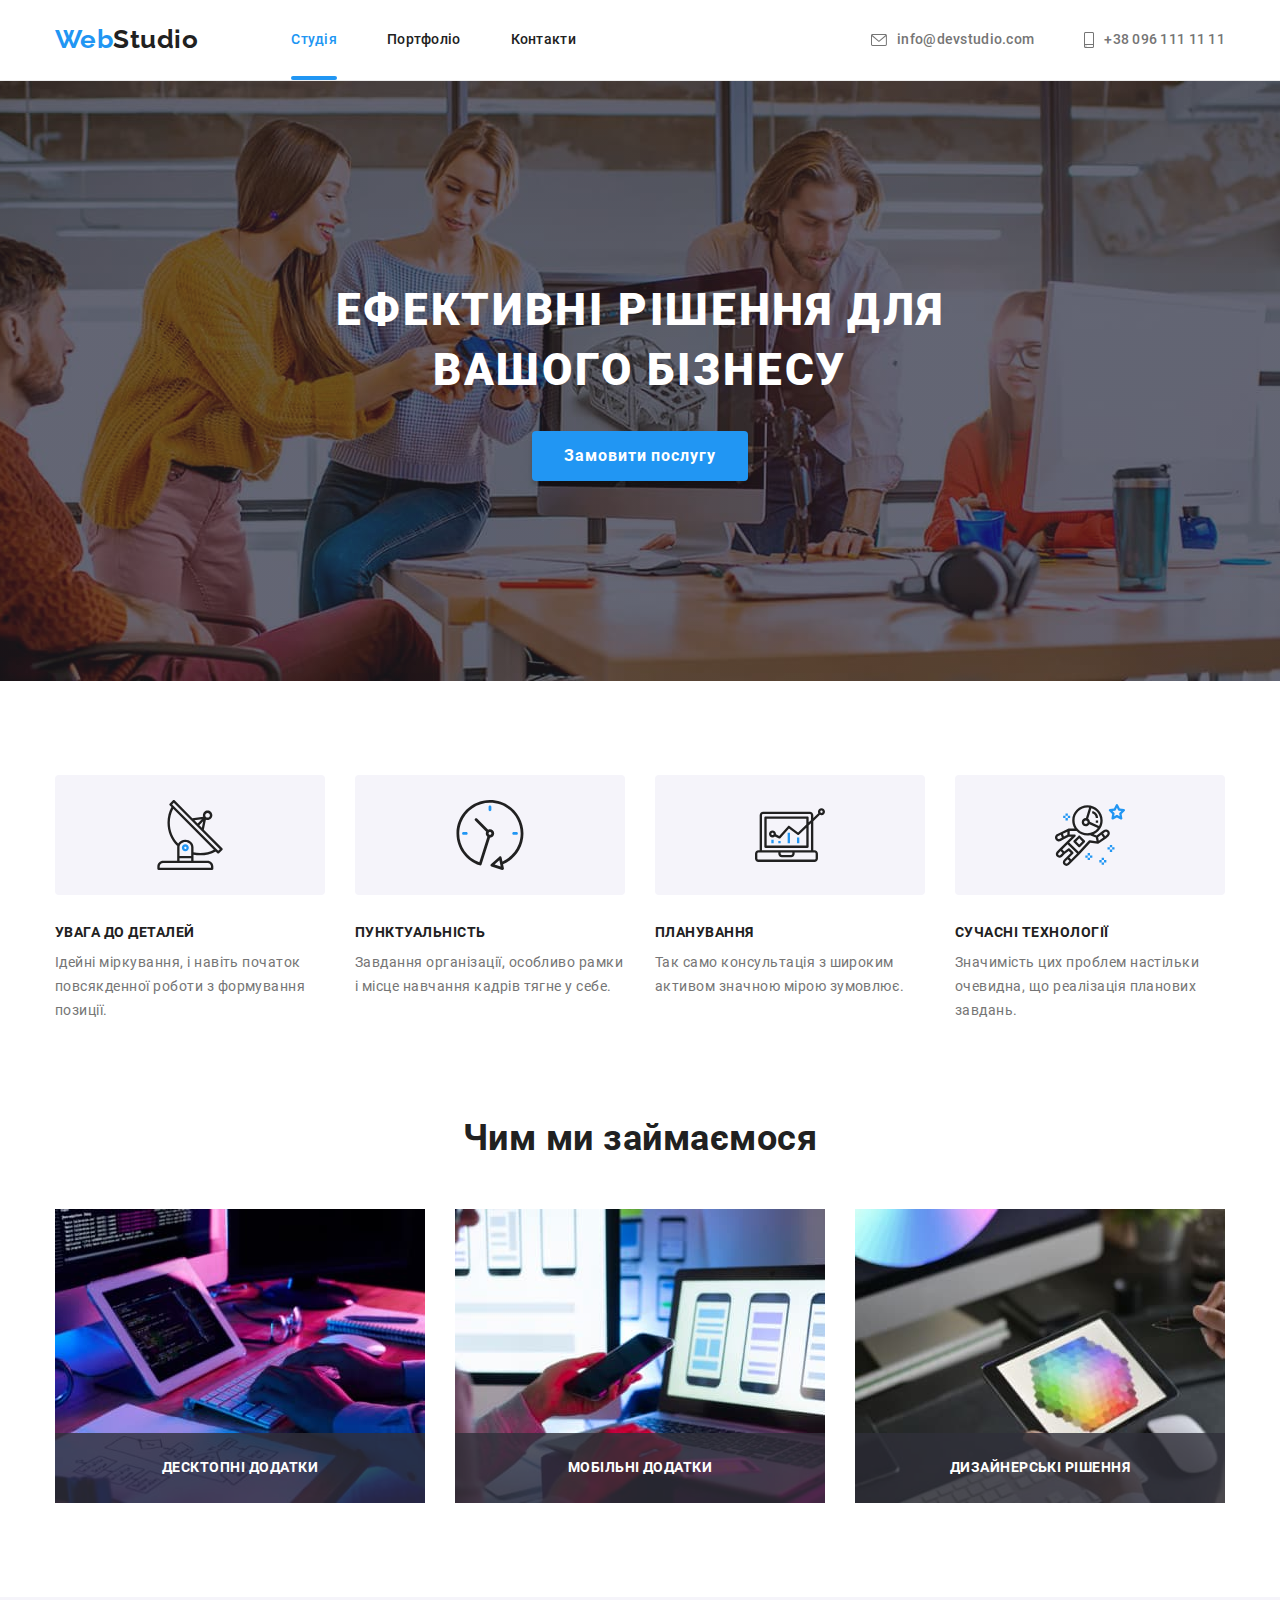
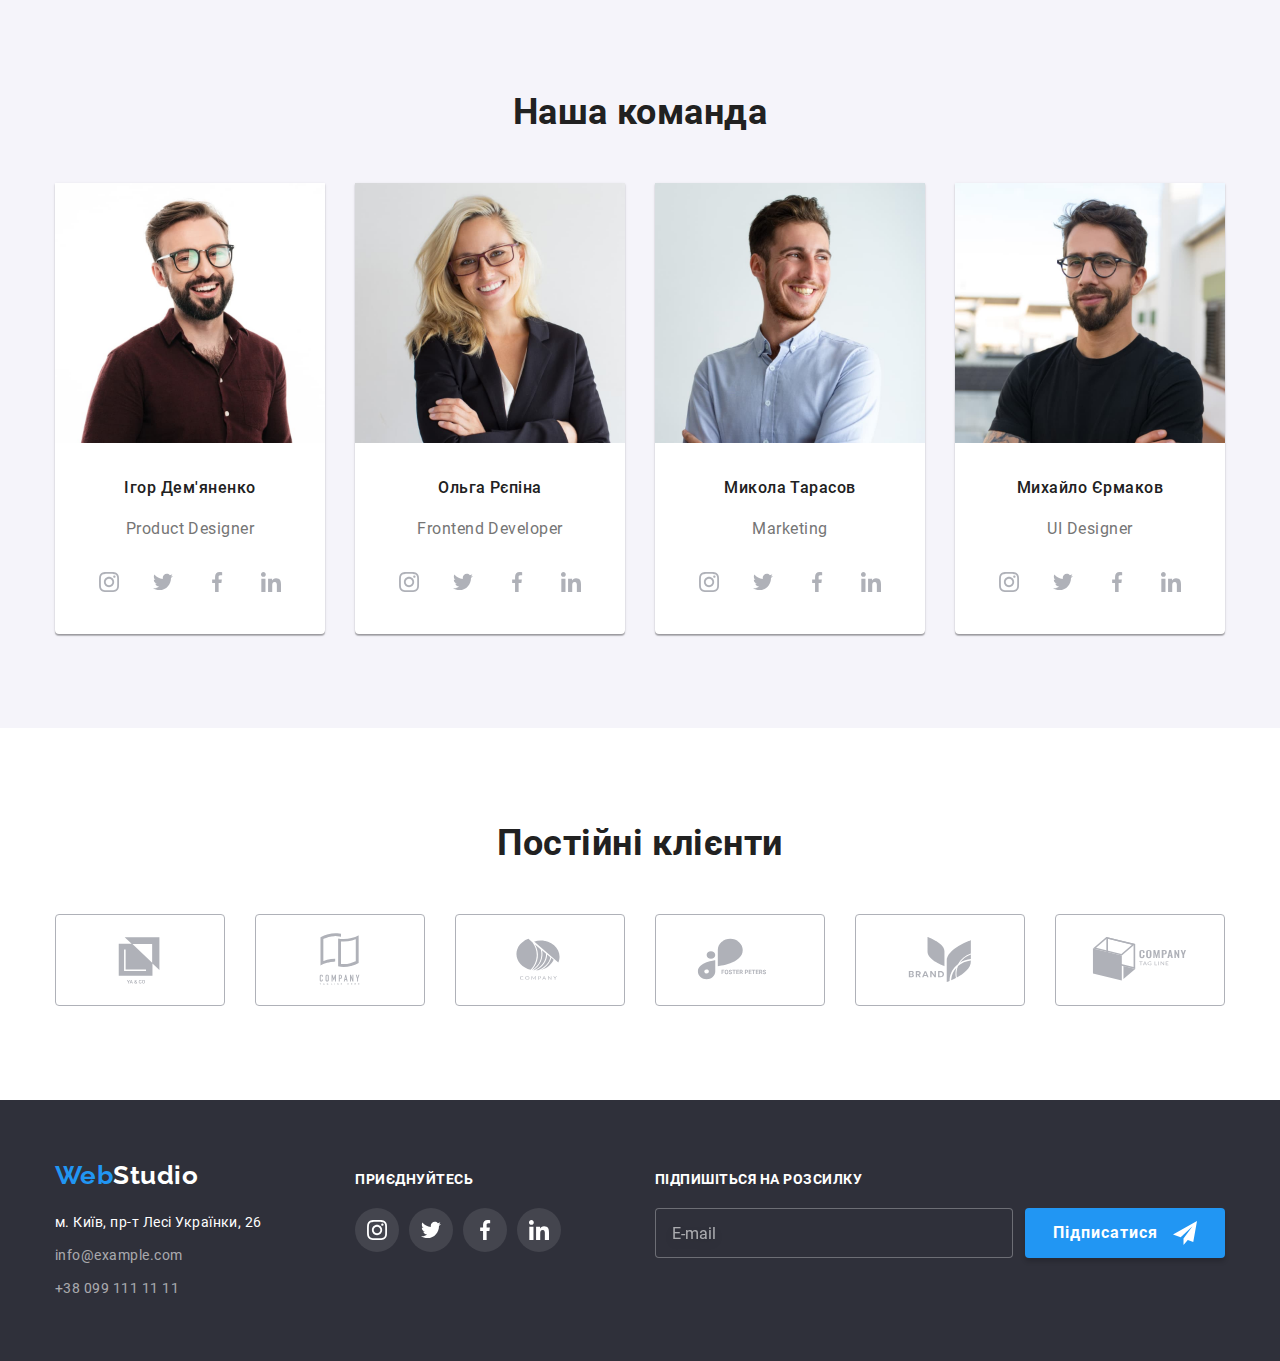
==== commit 078988c4: "done" ====
--- a/index.html
+++ b/index.html
@@ -7,10 +7,7 @@
     <title>Web-studio (Version 2.1)</title>
     <link rel="preconnect" href="https://fonts.googleapis.com">
     <link rel="preconnect" href="https://fonts.gstatic.com" crossorigin>
-    <link href="https://fonts.googleapis.com/css2?family=Raleway:wght@700&family=Roboto:wght@400;500;700;900&display=swap" rel="stylesheet">
-    <link rel="stylesheet" href="https://cdn.jsdelivr.net/npm/modern-normalize@1.1.0/modern-normalize.min.css">
     <link rel="stylesheet" href="./css/main.min.css">
-    <link rel="stylesheet" href="./css/styles.css">
 </head>
 <body>
     <header class="header">
--- a/css/main.min.css
+++ b/css/main.min.css
@@ -1 +1 @@
-:root{--basic-text-color:#757575;--title-text-color:#212121;--secondary-text-color:#FFFFFF;--accent-color:#2196F3;--primary-bg-color:#FFFFFF;--basic-background-color:#F5F5F5;--secondary-background-color:#F5F4FA;--accent-background-color:#2F303A;--active-bg-color:#188CEB;--basic-border-color: #AFB1B8}body{font-family:"Roboto",sans-serif;letter-spacing:.03em;color:var(--basic-text-color);background:var(--primary-bg-color)}h1,h2,h3,p,ul{margin-top:0;margin-bottom:0}ul{padding:0}img{display:block;max-width:100%;height:auto}.container{width:1200px;padding-right:15px;padding-left:15px;margin-right:auto;margin-left:auto}.section{padding-top:94px;padding-bottom:94px}.section__title{margin-bottom:50px;font-weight:700;font-size:36px;line-height:1.17;text-align:center;color:var(--title-text-color)}.list{list-style:none}.list_do{display:flex;justify-content:space-between}.visually-hidden{position:absolute;white-space:nowrap;width:1px;height:1px;overflow:hidden;border:0;padding:0;clip:rect(0 0 0 0);clip-path:inset(50%);margin:-1px}.logo{display:inline-block;font-family:"Raleway",sans-serif;font-weight:700;font-size:26px;line-height:1.2;text-decoration:none}.logo_header{padding-top:24px;padding-bottom:25px;margin-right:93px;color:var(--title-text-color)}.logo_footer{margin-bottom:20px}.logo__span{color:var(--accent-color)}.header{border-bottom:1px solid #ececec}.container__header{display:flex;justify-content:space-between;align-items:center}.header__page-nav{display:flex}.header__site-nav{display:flex;align-items:center}.header__site-nav .header__list-link{position:relative}.header__site-nav .header__list-link:not(:last-child){margin-right:50px}.header__site-nav .header__link{display:inline-block;padding-top:32px;padding-bottom:32px;font-weight:500;font-size:14px;line-height:1.14;letter-spacing:.02em;color:var(--title-text-color);text-decoration:none;transition:color 250ms cubic-bezier(0.4, 0, 0.2, 1)}.header__site-nav .header__link:hover,.header__site-nav .header__link:focus{color:var(--accent-color)}.header__site-nav .header__list-nav{display:flex;align-items:center;gap:10px;color:var(--basic-text-color);fill:currentColor}.header__site-nav .header__link_current{color:var(--accent-color)}.header__site-nav .header__link_current::after{display:inline-block;position:absolute;left:0;bottom:0;content:"";width:100%;height:4px;background-color:var(--accent-color);border-radius:2px}.hero{max-width:1600px;height:600px;padding-top:200px;padding-bottom:280px;margin:0 auto;background-image:linear-gradient(to left, rgba(47, 48, 58, 0.4), rgba(47, 48, 58, 0.4)),url("../images/imghero.jpg");background-color:var(--accent-background-color);background-position:center;background-repeat:no-repeat;background-size:cover}.hero__title{width:696px;margin-right:auto;margin-left:auto;margin-bottom:30px;font-weight:900;font-size:44px;line-height:1.36;text-align:center;letter-spacing:.06em;text-transform:uppercase;color:var(--secondary-text-color)}.button{display:flex;justify-content:center;align-items:center;width:216px;height:50px;margin-right:auto;margin-left:auto;border:0;cursor:pointer;font-family:inherit;font-weight:700;font-size:16px;line-height:1.9;text-align:center;letter-spacing:.06em;color:var(--secondary-text-color);background-color:var(--accent-color);box-shadow:0px 4px 4px rgba(0,0,0,.15);border-radius:4px;transition:background-color 250ms cubic-bezier(0.4, 0, 0.2, 1)}.button:hover,.button:focus{background-color:var(--active-bg-color)}.section__feature{min-width:270px}.section__feature:not(:last-child){margin-right:30px}.section__featuare-icon{display:flex;justify-content:center;align-items:center;width:270px;height:120px;margin-bottom:30px;border-radius:4px;background:var(--secondary-background-color)}.section__fetuare-list-icon{display:block;margin-left:auto;margin-right:auto}.section__fetuare-list-title{margin-bottom:10px;font-weight:700;font-size:14px;line-height:1.14;text-transform:uppercase;color:var(--title-text-color)}.section__fetuare-list-text{font-size:14px;line-height:1.71}.activity{padding-top:0}.activity__photo{position:relative}.activity__photo:not(:last-child){margin-right:30px;max-width:370px}.activity__box{position:absolute;left:0;bottom:0;width:100%;height:70px;background:rgba(47,48,58,.8)}.activity__text{padding:27px 0;font-weight:700;font-size:14px;line-height:1.14;text-align:center;text-transform:uppercase;color:var(--primary-bg-color)}.team{background:var(--secondary-background-color)}.team__list{background:var(--primary-bg-color);box-shadow:0px 1px 3px rgba(0,0,0,.12),0px 1px 1px rgba(0,0,0,.14),0px 2px 1px rgba(0,0,0,.2);border-radius:0px 0px 4px 4px}.team__list:not(:last-child){margin-right:30px;max-width:270px}.team__list-box{padding:30px}.team__list-title{margin-bottom:10px;font-weight:500;font-size:16px;line-height:1.9;text-align:center;color:var(--title-text-color)}.team__list-text{font-size:16px;line-height:1.9;text-align:center}.social-net{display:flex;justify-content:center;align-items:center;gap:10px}.social-net_mgn{margin-top:16px}.social-net__item{width:44px;height:44px}.social-net__link{display:flex;width:100%;height:100%;color:var(--basic-border-color);background-color:var(--secondary-text-color);border-radius:50%;fill:currentColor;transition:color 250ms cubic-bezier(0.4, 0, 0.2, 1),background-color 250ms cubic-bezier(0.4, 0, 0.2, 1)}.social-net__link:hover,.social-net__link:focus{color:var(--primary-bg-color);background-color:var(--accent-color)}.section__client{width:170px;height:92px}.section__client:not(:last-child){margin-right:30px}.section__client-link{display:flex;align-items:center;justify-content:center;width:100%;height:100%;border:1px solid var(--basic-border-color);border-radius:4px;color:var(--basic-border-color);fill:currentColor;transition:color 250ms cubic-bezier(0.4, 0, 0.2, 1),border-color 250ms cubic-bezier(0.4, 0, 0.2, 1)}.section__client-link:hover,.section__client-link:focus{color:var(--accent-color);border-color:var(--accent-color)}.section__client-ikon{width:106px;height:60px}.footer{padding-top:60px;padding-bottom:60px;background-color:var(--accent-background-color)}.footer__content{display:flex;align-items:baseline;gap:94px}.footer__list-link:not(:last-child){margin-bottom:9px}.footer__link{display:inline-block;font-style:normal;font-size:14px;line-height:1.71;color:rgba(255,255,255,.6);text-decoration:none;transition:color 1250ms cubic-bezier(0.4, 0, 0.2, 1)}.footer__logo-text,.footer__address{color:var(--secondary-text-color)}.footer__link_active:hover,.footer__link_active:focus{color:var(--accent-color)}.footer__social-net-title{margin-bottom:20px;font-weight:700;font-size:14px;line-height:1.14;text-transform:uppercase;color:var(--primary-bg-color)}.social-net_jsfcon{justify-content:flex-start}.footer__social-link{display:flex;width:100%;height:100%;color:var(--basic-border-color);background-color:rgba(255,255,255,.1);border-radius:50%;transition:background-color 250ms cubic-bezier(0.4, 0, 0.2, 1)}.footer__social-link:hover,.footer__social-link:focus{background-color:var(--accent-color)}.footer__social-icon{fill:var(--secondary-text-color)}.form-subscription{height:86px}.form-subscription__text{margin-bottom:20px;font-weight:700;font-size:14px;line-height:1.14;text-transform:uppercase;color:var(--primary-bg-color)}.form-subscription__box{display:flex;justify-content:right;align-items:center}.form-subscription__input{width:358px;height:50px;margin-right:12px;padding-left:16px;border:1px solid rgba(255,255,255,.3);background-color:var(--accent-background-color);border-radius:4px}.form-subscription__input::placeholder{font-size:16px;line-height:1.25;color:rgba(255,255,255,.6);filter:drop-shadow(0px 4px 4px rgba(0, 0, 0, 0.15))}.form-subscription__button{position:relative;width:200px;height:50px;padding:10px 28px;border:0;font-weight:700;font-size:16px;line-height:1.88;text-align:start;letter-spacing:.06em;color:var(--secondary-text-color);background-color:var(--accent-color);box-shadow:0px 4px 4px rgba(0,0,0,.15);border-radius:4px;transition:background-color 250ms cubic-bezier(0.4, 0, 0.2, 1)}.form-subscription__button:hover,.form-subscription__button:focus{background-color:var(--active-bg-color)}.form-subscription__icon{position:absolute;top:50%;right:28px;transform:translateY(-50%);width:24px;height:24px}.backdrop{position:fixed;top:0;left:0;background-color:rgba(0,0,0,.2);width:100%;height:100%;z-index:100;opacity:1;visibility:visible;pointer-events:auto;transition:opacity 250ms cubic-bezier(0.4, 0, 0.2, 1),visibility 250ms ease-in-out}.backdrop.is-hidden{opacity:0;visibility:hidden;pointer-events:none}.backdrop.is-hidden .modal{transform:translate(-50%, -50%) scale(0.9)}.modal{position:absolute;top:50%;left:50%;transform:translate(-50%, -50%) scale(1);width:528px;height:581px;background:var(--primary-bg-color);box-shadow:0px 1px 3px rgba(0,0,0,.12),0px 1px 1px rgba(0,0,0,.14),0px 2px 1px rgba(0,0,0,.2);border-radius:4px;transition:transform 250ms cubic-bezier(0.4, 0, 0.2, 1)}.modal__button-close{position:absolute;display:flex;justify-content:center;align-items:center;width:30px;height:30px;top:8px;right:8px;border:1px solid rgba(0,0,0,.1);border-radius:50%;background:var(--primary-bg-color);transition:fill 250ms cubic-bezier(0.4, 0, 0.2, 1)}.modal__button-close:hover,.modal__button-close:focus{fill:var(--accent-color)}.modal__icon-close{width:18px;height:18px}.modal__title{display:block;margin:40px 40px 12px 40px;font-weight:700;font-size:20px;line-height:1.15;text-align:center;color:var(--title-text-color)}.form-modal{padding:0 40px}.form-modal__label{display:block;margin-bottom:10px;font-size:12px;line-height:1.16;letter-spacing:.01em}.form-modal__text-label{display:block;margin-bottom:4px}.form-modal__box{position:relative}.form-modal__input{display:block;resize:none;width:448px;height:40px;padding-left:42px;outline:none;border:1px solid rgba(33,33,33,.2);border-radius:4px;transition:border-color 250ms cubic-bezier(0.4, 0, 0.2, 1)}.form-modal__input:focus,.form-modal__input:hover{border-color:var(--accent-color)}.form-modal__icon-input{position:absolute;width:18px;height:18px;top:50%;left:10px;transform:translateY(-50%);fill:var(--title-text-color);transition:fill 250ms cubic-bezier(0.4, 0, 0.2, 1)}.form-modal__input:focus+.form-modal__icon-input,.form-modal__input:hover+.form-modal__icon-input{fill:var(--active-bg-color)}.form-modal__textarea{display:block;width:448px;height:120px;padding:12px 16px;outline:none;border:1px solid rgba(33,33,33,.2);border-radius:4px;resize:none;transition:border-color 250ms cubic-bezier(0.4, 0, 0.2, 1)}.form-modal__textarea:focus,.form-modal__textarea:hover{border-color:var(--accent-color)}.form-modal__textarea::placeholder{color:rgba(117,117,117,.5)}.form-modal__label-check{display:flex;align-items:center;margin-top:20px;margin-bottom:30px;padding-left:12px;font-size:14px;line-height:1.71;color:var(--basic-text-color)}.form-modal__link-check{color:var(--accent-color)}.form-modal__icon-checkbox{width:16px;height:15px;border:1px solid #000;border-radius:2px;margin-right:7px}.form-modal__check:focus+.form-modal__icon-checkbox{box-shadow:0 0 0 2px var(--accent-color)}.form-modal__check:checked+.form-modal__icon-checkbox{background-color:var(--accent-color);border:none}.form-modal__check:not(focus)+.form-modal__icon-checkbox{box-shadow:none}.form-modal__check{position:absolute;appearance:none}.form-modal__button{margin:auto;padding:0;width:200px}.form-modal__button:hover,.form-modal__button:focus{background-color:var(--active-bg-color)}.filter{display:flex;justify-content:center;align-items:center;margin-bottom:50px}.filter__item:not(:last-child){margin-right:8px}.filter__button{padding-top:6px;padding-right:22px;padding-bottom:6px;padding-left:22px;border:1px solid rgba(0,0,0,0);border-radius:4px;font-family:inherit;font-weight:500;font-size:16px;line-height:1.62;text-align:center;color:var(--title-text-color);background-color:var(--secondary-background-color);cursor:pointer;box-shadow:none;transition:color 250ms cubic-bezier(0.4, 0, 0.2, 1),background-color 250ms cubic-bezier(0.4, 0, 0.2, 1),box-shadow 250ms cubic-bezier(0.4, 0, 0.2, 1)}.filter__button:hover,.filter__button:focus{color:var(--secondary-text-color);background:var(--accent-color);box-shadow:0px 3px 1px rgba(0,0,0,.1),0px 1px 2px rgba(0,0,0,.08),0px 2px 2px rgba(0,0,0,.12);border-radius:4px}.filter__button.primary{color:var(--secondary-text-color);background:var(--accent-color)}/*# sourceMappingURL=main.min.css.map */+@font-face{font-family:"Roboto";font-style:normal;font-weight:400;src:url("../fonts/roboto-v30-latin_cyrillic-regular.eot");src:local(""),url("../fonts/roboto-v30-latin_cyrillic-regular.eot?#iefix") format("embedded-opentype"),url("../fonts/roboto-v30-latin_cyrillic-regular.woff2") format("woff2"),url("../fonts/roboto-v30-latin_cyrillic-regular.woff") format("woff"),url("../fonts/roboto-v30-latin_cyrillic-regular.ttf") format("truetype"),url("../fonts/roboto-v30-latin_cyrillic-regular.svg#Roboto") format("svg")}@font-face{font-family:"Roboto";font-style:normal;font-weight:500;src:url("../fonts/roboto-v30-latin_cyrillic-500.eot");src:local(""),url("../fonts/roboto-v30-latin_cyrillic-500.eot?#iefix") format("embedded-opentype"),url("../fonts/roboto-v30-latin_cyrillic-500.woff2") format("woff2"),url("../fonts/roboto-v30-latin_cyrillic-500.woff") format("woff"),url("../fonts/roboto-v30-latin_cyrillic-500.ttf") format("truetype"),url("../fonts/roboto-v30-latin_cyrillic-500.svg#Roboto") format("svg")}@font-face{font-family:"Roboto";font-style:normal;font-weight:700;src:url("../fonts/roboto-v30-latin_cyrillic-700.eot");src:local(""),url("../fonts/roboto-v30-latin_cyrillic-700.eot?#iefix") format("embedded-opentype"),url("../fonts/roboto-v30-latin_cyrillic-700.woff2") format("woff2"),url("../fonts/roboto-v30-latin_cyrillic-700.woff") format("woff"),url("../fonts/roboto-v30-latin_cyrillic-700.ttf") format("truetype"),url("../fonts/roboto-v30-latin_cyrillic-700.svg#Roboto") format("svg")}@font-face{font-family:"Roboto";font-style:normal;font-weight:900;src:url("../fonts/roboto-v30-latin_cyrillic-900.eot");src:local(""),url("../fonts/roboto-v30-latin_cyrillic-900.eot?#iefix") format("embedded-opentype"),url("../fonts/roboto-v30-latin_cyrillic-900.woff2") format("woff2"),url("../fonts/roboto-v30-latin_cyrillic-900.woff") format("woff"),url("../fonts/roboto-v30-latin_cyrillic-900.ttf") format("truetype"),url("../fonts/roboto-v30-latin_cyrillic-900.svg#Roboto") format("svg")}@font-face{font-family:"Raleway";font-style:normal;font-weight:700;src:url("../fonts/raleway-v28-latin_cyrillic-700.eot");src:local(""),url("../fonts/raleway-v28-latin_cyrillic-700.eot?#iefix") format("embedded-opentype"),url("../fonts/raleway-v28-latin_cyrillic-700.woff2") format("woff2"),url("../fonts/raleway-v28-latin_cyrillic-700.woff") format("woff"),url("../fonts/raleway-v28-latin_cyrillic-700.ttf") format("truetype"),url("../fonts/raleway-v28-latin_cyrillic-700.svg#Raleway") format("svg")}/*! modern-normalize v1.1.0 | MIT License | https://github.com/sindresorhus/modern-normalize */*,::before,::after{box-sizing:border-box}html{-moz-tab-size:4;tab-size:4}html{line-height:1.15;-webkit-text-size-adjust:100%}body{margin:0}body{font-family:system-ui,-apple-system,"Segoe UI",Roboto,Helvetica,Arial,sans-serif,"Apple Color Emoji","Segoe UI Emoji"}hr{height:0;color:inherit}abbr[title]{text-decoration:underline dotted}b,strong{font-weight:bolder}code,kbd,samp,pre{font-family:ui-monospace,SFMono-Regular,Consolas,"Liberation Mono",Menlo,monospace;font-size:1em}small{font-size:80%}sub,sup{font-size:75%;line-height:0;position:relative;vertical-align:baseline}sub{bottom:-0.25em}sup{top:-0.5em}table{text-indent:0;border-color:inherit}button,input,optgroup,select,textarea{font-family:inherit;font-size:100%;line-height:1.15;margin:0}button,select{text-transform:none}button,[type=button],[type=reset],[type=submit]{-webkit-appearance:button}::-moz-focus-inner{border-style:none;padding:0}:-moz-focusring{outline:1px dotted ButtonText}:-moz-ui-invalid{box-shadow:none}legend{padding:0}progress{vertical-align:baseline}::-webkit-inner-spin-button,::-webkit-outer-spin-button{height:auto}[type=search]{-webkit-appearance:textfield;outline-offset:-2px}::-webkit-search-decoration{-webkit-appearance:none}::-webkit-file-upload-button{-webkit-appearance:button;font:inherit}summary{display:list-item}:root{--basic-text-color:#757575;--title-text-color:#212121;--secondary-text-color:#FFFFFF;--accent-color:#2196F3;--primary-bg-color:#FFFFFF;--basic-background-color:#F5F5F5;--secondary-background-color:#F5F4FA;--accent-background-color:#2F303A;--active-bg-color:#188CEB;--basic-border-color: #AFB1B8}body{font-family:"Roboto",sans-serif;letter-spacing:.03em;color:var(--basic-text-color);background:var(--primary-bg-color)}h1,h2,h3,p,ul{margin-top:0;margin-bottom:0}ul{padding:0}img{display:block;max-width:100%;height:auto}.container{width:1200px;padding-right:15px;padding-left:15px;margin-right:auto;margin-left:auto}.section{padding-top:94px;padding-bottom:94px}.section__title{margin-bottom:50px;font-weight:700;font-size:36px;line-height:1.17;text-align:center;color:var(--title-text-color)}.list{list-style:none}.list_do{display:flex;justify-content:space-between}.visually-hidden{position:absolute;white-space:nowrap;width:1px;height:1px;overflow:hidden;border:0;padding:0;clip:rect(0 0 0 0);clip-path:inset(50%);margin:-1px}.logo{display:inline-block;font-family:"Raleway",sans-serif;font-weight:700;font-size:26px;line-height:1.2;text-decoration:none}.logo_header{padding-top:24px;padding-bottom:25px;margin-right:93px;color:var(--title-text-color)}.logo_footer{margin-bottom:20px}.logo__span{color:var(--accent-color)}.header{border-bottom:1px solid #ececec}.container__header{display:flex;justify-content:space-between;align-items:center}.header__page-nav{display:flex}.header__site-nav{display:flex;align-items:center}.header__site-nav .header__list-link{position:relative}.header__site-nav .header__list-link:not(:last-child){margin-right:50px}.header__site-nav .header__link{display:inline-block;padding-top:32px;padding-bottom:32px;font-weight:500;font-size:14px;line-height:1.14;letter-spacing:.02em;color:var(--title-text-color);text-decoration:none;transition:color 250ms cubic-bezier(0.4, 0, 0.2, 1)}.header__site-nav .header__link:hover,.header__site-nav .header__link:focus{color:var(--accent-color)}.header__site-nav .header__list-nav{display:flex;align-items:center;gap:10px;color:var(--basic-text-color);fill:currentColor}.header__site-nav .header__link_current{color:var(--accent-color)}.header__site-nav .header__link_current::after{display:inline-block;position:absolute;left:0;bottom:0;content:"";width:100%;height:4px;background-color:var(--accent-color);border-radius:2px}.hero{max-width:1600px;height:600px;padding-top:200px;padding-bottom:280px;margin:0 auto;background-image:linear-gradient(to left, rgba(47, 48, 58, 0.4), rgba(47, 48, 58, 0.4)),url("../images/imghero.jpg");background-color:var(--accent-background-color);background-position:center;background-repeat:no-repeat;background-size:cover}.hero__title{width:696px;margin-right:auto;margin-left:auto;margin-bottom:30px;font-weight:900;font-size:44px;line-height:1.36;text-align:center;letter-spacing:.06em;text-transform:uppercase;color:var(--secondary-text-color)}.button{display:flex;justify-content:center;align-items:center;width:216px;height:50px;margin-right:auto;margin-left:auto;border:0;cursor:pointer;font-family:inherit;font-weight:700;font-size:16px;line-height:1.9;text-align:center;letter-spacing:.06em;color:var(--secondary-text-color);background-color:var(--accent-color);box-shadow:0px 4px 4px rgba(0,0,0,.15);border-radius:4px;transition:background-color 250ms cubic-bezier(0.4, 0, 0.2, 1)}.button:hover,.button:focus{background-color:var(--active-bg-color)}.section__feature{min-width:270px}.section__feature:not(:last-child){margin-right:30px}.section__featuare-icon{display:flex;justify-content:center;align-items:center;width:270px;height:120px;margin-bottom:30px;border-radius:4px;background:var(--secondary-background-color)}.section__fetuare-list-icon{display:block;margin-left:auto;margin-right:auto}.section__fetuare-list-title{margin-bottom:10px;font-weight:700;font-size:14px;line-height:1.14;text-transform:uppercase;color:var(--title-text-color)}.section__fetuare-list-text{font-size:14px;line-height:1.71}.activity{padding-top:0}.activity__photo{position:relative}.activity__photo:not(:last-child){margin-right:30px;max-width:370px}.activity__box{position:absolute;left:0;bottom:0;width:100%;height:70px;background:rgba(47,48,58,.8)}.activity__text{padding:27px 0;font-weight:700;font-size:14px;line-height:1.14;text-align:center;text-transform:uppercase;color:var(--primary-bg-color)}.team{background:var(--secondary-background-color)}.team__list{background:var(--primary-bg-color);box-shadow:0px 1px 3px rgba(0,0,0,.12),0px 1px 1px rgba(0,0,0,.14),0px 2px 1px rgba(0,0,0,.2);border-radius:0px 0px 4px 4px}.team__list:not(:last-child){margin-right:30px;max-width:270px}.team__list-box{padding:30px}.team__list-title{margin-bottom:10px;font-weight:500;font-size:16px;line-height:1.9;text-align:center;color:var(--title-text-color)}.team__list-text{font-size:16px;line-height:1.9;text-align:center}.social-net{display:flex;justify-content:center;align-items:center;gap:10px}.social-net_mgn{margin-top:16px}.social-net__item{width:44px;height:44px}.social-net__link{display:flex;width:100%;height:100%;color:var(--basic-border-color);background-color:var(--secondary-text-color);border-radius:50%;fill:currentColor;transition:color 250ms cubic-bezier(0.4, 0, 0.2, 1),background-color 250ms cubic-bezier(0.4, 0, 0.2, 1)}.social-net__link:hover,.social-net__link:focus{color:var(--primary-bg-color);background-color:var(--accent-color)}.section__client{width:170px;height:92px}.section__client:not(:last-child){margin-right:30px}.section__client-link{display:flex;align-items:center;justify-content:center;width:100%;height:100%;border:1px solid var(--basic-border-color);border-radius:4px;color:var(--basic-border-color);fill:currentColor;transition:color 250ms cubic-bezier(0.4, 0, 0.2, 1),border-color 250ms cubic-bezier(0.4, 0, 0.2, 1)}.section__client-link:hover,.section__client-link:focus{color:var(--accent-color);border-color:var(--accent-color)}.section__client-ikon{width:106px;height:60px}.footer{padding-top:60px;padding-bottom:60px;background-color:var(--accent-background-color)}.footer__content{display:flex;align-items:baseline;justify-content:space-between}.footer__list-link:not(:last-child){margin-bottom:9px}.footer__link{display:inline-block;font-style:normal;font-size:14px;line-height:1.71;color:rgba(255,255,255,.6);text-decoration:none;transition:color 1250ms cubic-bezier(0.4, 0, 0.2, 1)}.footer__logo-text,.footer__address{color:var(--secondary-text-color)}.footer__link_active:hover,.footer__link_active:focus{color:var(--accent-color)}.footer__social-net-title{margin-bottom:20px;font-weight:700;font-size:14px;line-height:1.14;text-transform:uppercase;color:var(--primary-bg-color)}.social-net_jsfcon{justify-content:flex-start}.footer__social-link{display:flex;width:100%;height:100%;color:var(--basic-border-color);background-color:rgba(255,255,255,.1);border-radius:50%;transition:background-color 250ms cubic-bezier(0.4, 0, 0.2, 1)}.footer__social-link:hover,.footer__social-link:focus{background-color:var(--accent-color)}.footer__social-icon{fill:var(--secondary-text-color)}.form-subscription{height:86px}.form-subscription__text{margin-bottom:20px;font-weight:700;font-size:14px;line-height:1.14;text-transform:uppercase;color:var(--primary-bg-color)}.form-subscription__box{display:flex;justify-content:right;align-items:center}.form-subscription__input{width:358px;height:50px;margin-right:12px;padding-left:16px;border:1px solid rgba(255,255,255,.3);background-color:var(--accent-background-color);border-radius:4px}.form-subscription__input::placeholder{font-size:16px;line-height:1.25;color:rgba(255,255,255,.6);filter:drop-shadow(0px 4px 4px rgba(0, 0, 0, 0.15))}.form-subscription__button{position:relative;width:200px;height:50px;padding:10px 28px;border:0;font-weight:700;font-size:16px;line-height:1.88;text-align:start;letter-spacing:.06em;color:var(--secondary-text-color);background-color:var(--accent-color);box-shadow:0px 4px 4px rgba(0,0,0,.15);border-radius:4px;transition:background-color 250ms cubic-bezier(0.4, 0, 0.2, 1)}.form-subscription__button:hover,.form-subscription__button:focus{background-color:var(--active-bg-color)}.form-subscription__icon{position:absolute;top:50%;right:28px;transform:translateY(-50%);width:24px;height:24px}.backdrop{position:fixed;top:0;left:0;background-color:rgba(0,0,0,.2);width:100%;height:100%;z-index:100;opacity:1;visibility:visible;pointer-events:auto;transition:opacity 250ms cubic-bezier(0.4, 0, 0.2, 1),visibility 250ms ease-in-out}.backdrop.is-hidden{opacity:0;visibility:hidden;pointer-events:none}.backdrop.is-hidden .modal{transform:translate(-50%, -50%) scale(0.9)}.modal{position:absolute;top:50%;left:50%;transform:translate(-50%, -50%) scale(1);width:528px;height:581px;background:var(--primary-bg-color);box-shadow:0px 1px 3px rgba(0,0,0,.12),0px 1px 1px rgba(0,0,0,.14),0px 2px 1px rgba(0,0,0,.2);border-radius:4px;transition:transform 250ms cubic-bezier(0.4, 0, 0.2, 1)}.modal__button-close{position:absolute;display:flex;justify-content:center;align-items:center;width:30px;height:30px;top:8px;right:8px;border:1px solid rgba(0,0,0,.1);border-radius:50%;background:var(--primary-bg-color);transition:fill 250ms cubic-bezier(0.4, 0, 0.2, 1)}.modal__button-close:hover,.modal__button-close:focus{fill:var(--accent-color)}.modal__icon-close{width:18px;height:18px}.modal__title{display:block;margin:40px 40px 12px 40px;font-weight:700;font-size:20px;line-height:1.15;text-align:center;color:var(--title-text-color)}.form-modal{padding:0 40px}.form-modal__label{display:block;margin-bottom:10px;font-size:12px;line-height:1.16;letter-spacing:.01em}.form-modal__text-label{display:block;margin-bottom:4px}.form-modal__box{position:relative}.form-modal__input{display:block;resize:none;width:448px;height:40px;padding-left:42px;outline:none;border:1px solid rgba(33,33,33,.2);border-radius:4px;transition:border-color 250ms cubic-bezier(0.4, 0, 0.2, 1)}.form-modal__input:focus,.form-modal__input:hover{border-color:var(--accent-color)}.form-modal__icon-input{position:absolute;width:18px;height:18px;top:50%;left:10px;transform:translateY(-50%);fill:var(--title-text-color);transition:fill 250ms cubic-bezier(0.4, 0, 0.2, 1)}.form-modal__input:focus+.form-modal__icon-input,.form-modal__input:hover+.form-modal__icon-input{fill:var(--active-bg-color)}.form-modal__textarea{display:block;width:448px;height:120px;padding:12px 16px;outline:none;border:1px solid rgba(33,33,33,.2);border-radius:4px;resize:none;transition:border-color 250ms cubic-bezier(0.4, 0, 0.2, 1)}.form-modal__textarea:focus,.form-modal__textarea:hover{border-color:var(--accent-color)}.form-modal__textarea::placeholder{color:rgba(117,117,117,.5)}.form-modal__label-check{display:flex;align-items:center;margin-top:20px;margin-bottom:30px;padding-left:12px;font-size:14px;line-height:1.71;color:var(--basic-text-color)}.form-modal__link-check{color:var(--accent-color)}.form-modal__icon-checkbox{width:16px;height:15px;border:1px solid #000;border-radius:2px;margin-right:7px}.form-modal__check:focus+.form-modal__icon-checkbox{box-shadow:0 0 0 2px var(--accent-color)}.form-modal__check:checked+.form-modal__icon-checkbox{background-color:var(--accent-color);border:none}.form-modal__check:not(focus)+.form-modal__icon-checkbox{box-shadow:none}.form-modal__check{position:absolute;appearance:none}.form-modal__button{margin:auto;padding:0;width:200px}.form-modal__button:hover,.form-modal__button:focus{background-color:var(--active-bg-color)}.filter{display:flex;justify-content:center;align-items:center;margin-bottom:50px}.filter__item:not(:last-child){margin-right:8px}.filter__button{padding-top:6px;padding-right:22px;padding-bottom:6px;padding-left:22px;border:1px solid rgba(0,0,0,0);border-radius:4px;font-family:inherit;font-weight:500;font-size:16px;line-height:1.62;text-align:center;color:var(--title-text-color);background-color:var(--secondary-background-color);cursor:pointer;box-shadow:none;transition:color 250ms cubic-bezier(0.4, 0, 0.2, 1),background-color 250ms cubic-bezier(0.4, 0, 0.2, 1),box-shadow 250ms cubic-bezier(0.4, 0, 0.2, 1)}.filter__button:hover,.filter__button:focus{color:var(--secondary-text-color);background:var(--accent-color);box-shadow:0px 3px 1px rgba(0,0,0,.1),0px 1px 2px rgba(0,0,0,.08),0px 2px 2px rgba(0,0,0,.12);border-radius:4px}.filter__button.primary{color:var(--secondary-text-color);background:var(--accent-color)}.case-cards{display:flex;flex-wrap:wrap;justify-content:space-between;gap:30px}.case-cards__card{max-width:370px;flex-basis:calc((100% - 60px)/3)}.cardlink{display:inline-block;text-decoration:none;color:inherit;box-shadow:none;transition:box-shadow 250ms cubic-bezier(0.4, 0, 0.2, 1)}.cardlink:hover,.cardlink:focus{box-shadow:0px 1px 1px rgba(0,0,0,.12),0px 4px 4px rgba(0,0,0,.06),1px 4px 6px rgba(0,0,0,.16)}.cardlink__box{position:relative;overflow:hidden}.cardlink__overlay{position:absolute;top:0;left:0;width:100%;height:100%;padding:63px 24px;font-size:18px;line-height:1.56;color:var(--secondary-text-color);background:rgba(33,150,243,.9);transform:translateY(100%);transition:transform 250ms cubic-bezier(0.4, 0, 0.2, 1);margin-top:1px}.cardlink:hover .cardlink__overlay,.cardlink:focus .cardlink__overlay{transform:translateY(0)}.cardlink__descrpn{padding-right:24px;padding-left:24px;padding-top:20px;padding-bottom:20px;border:1px solid #eee;border-top:0;background:var(--primary-bg-color)}.cardlink__title{margin-bottom:4px;font-weight:700;font-size:18px;line-height:2;letter-spacing:.06em;color:var(--title-text-color)}.cardlink__text{font-size:16px;line-height:1.88}/*# sourceMappingURL=main.min.css.map */